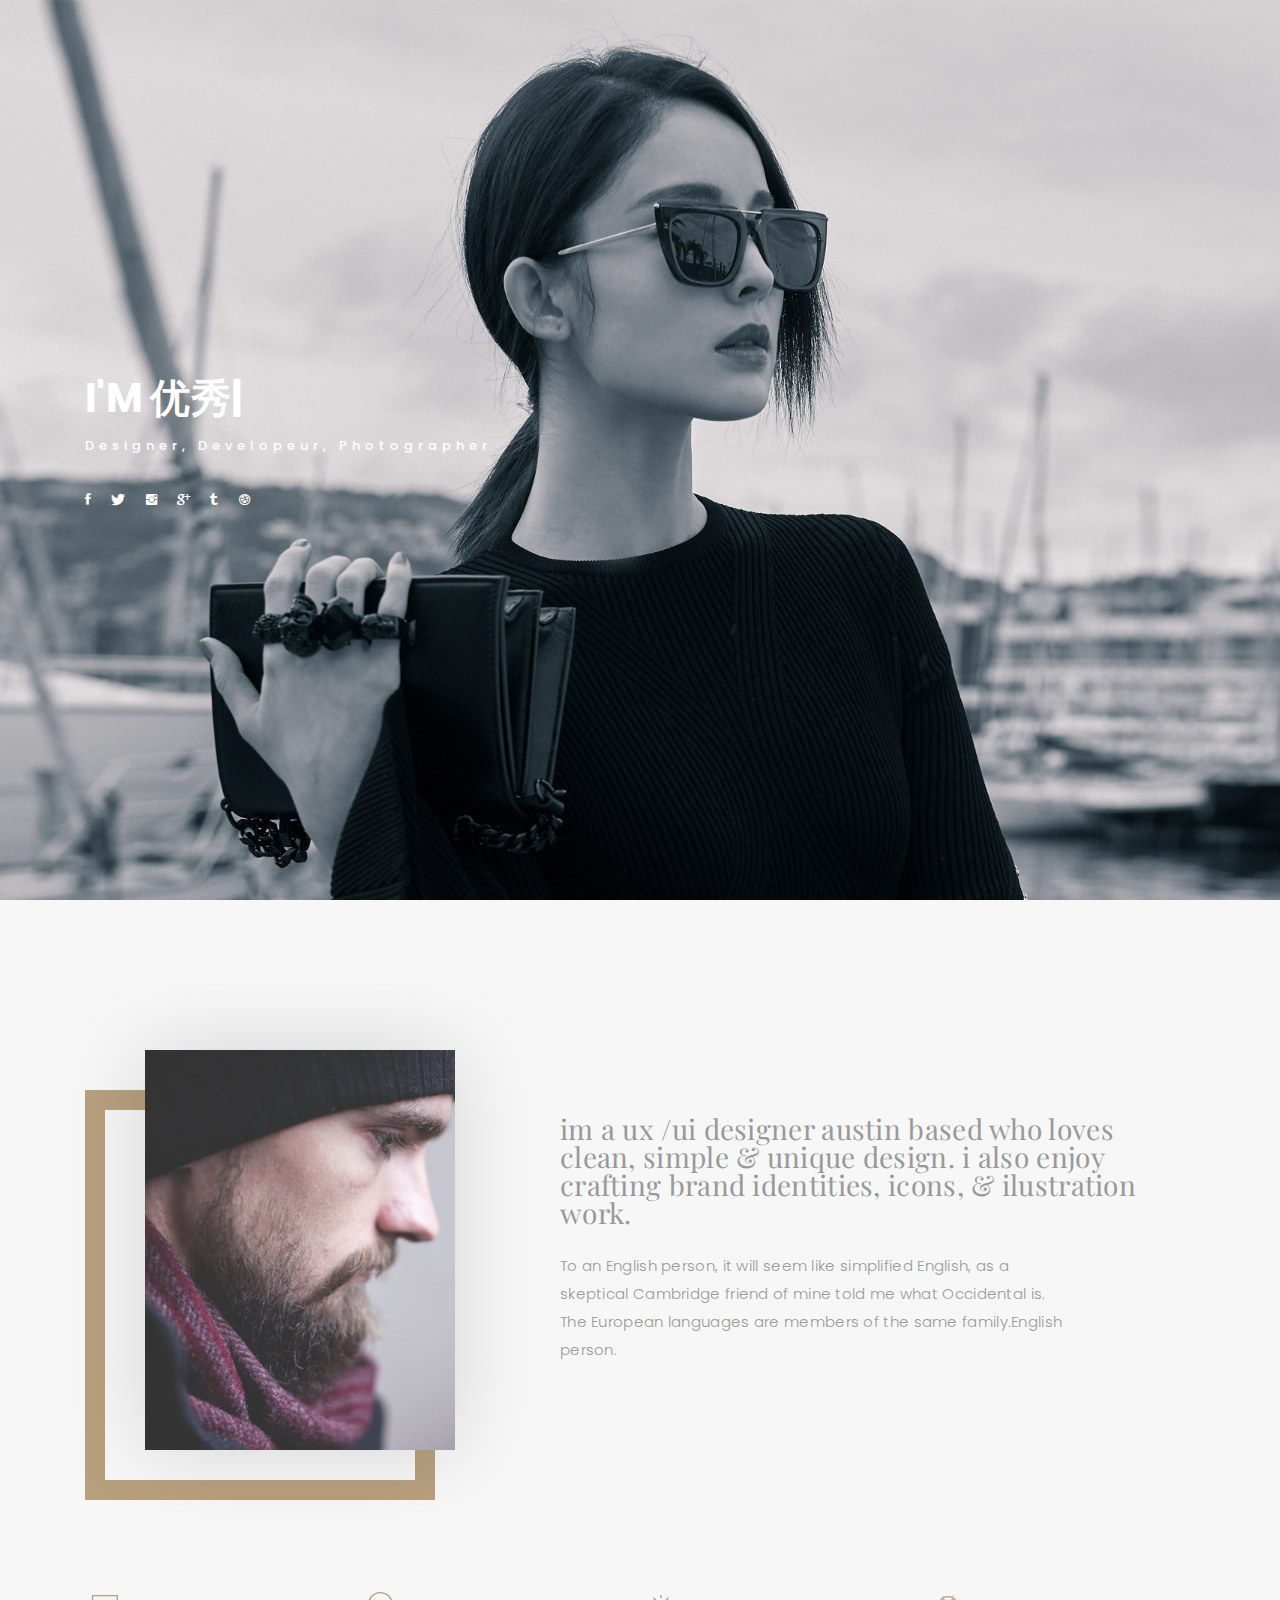
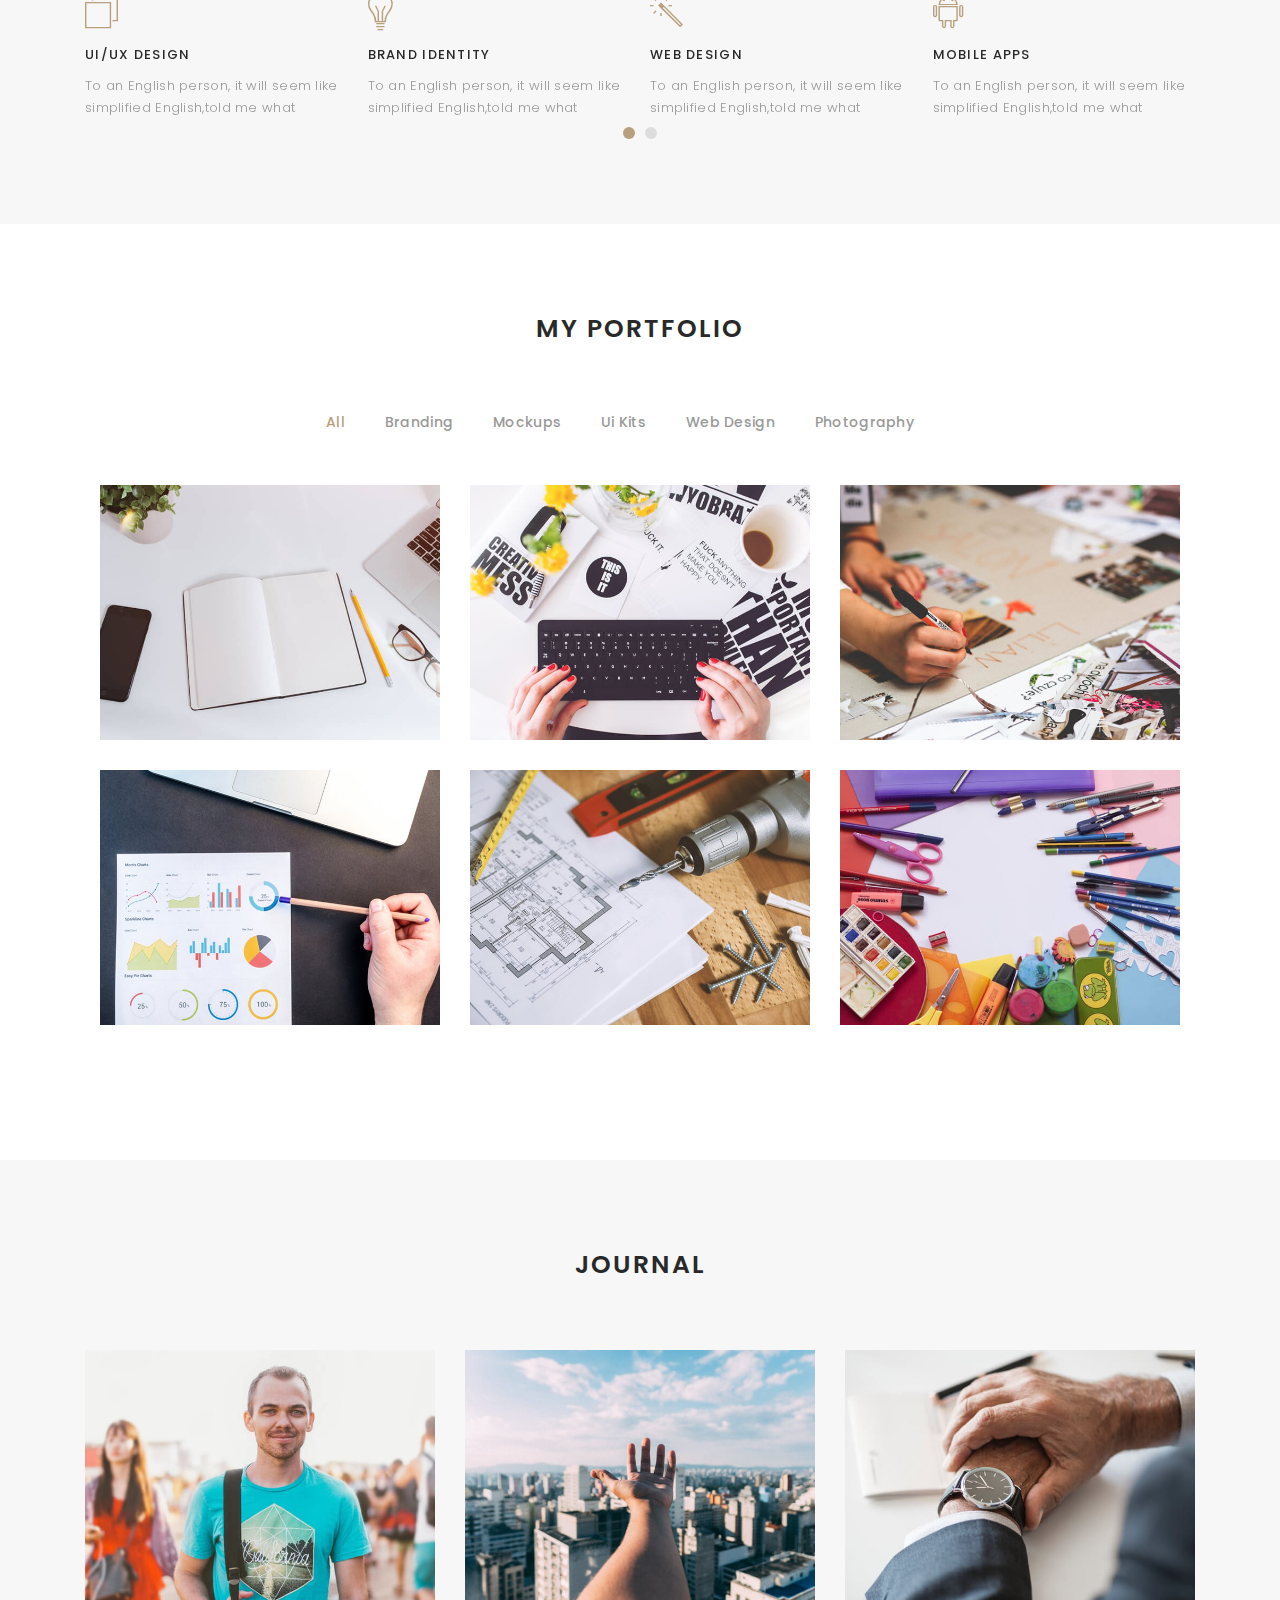
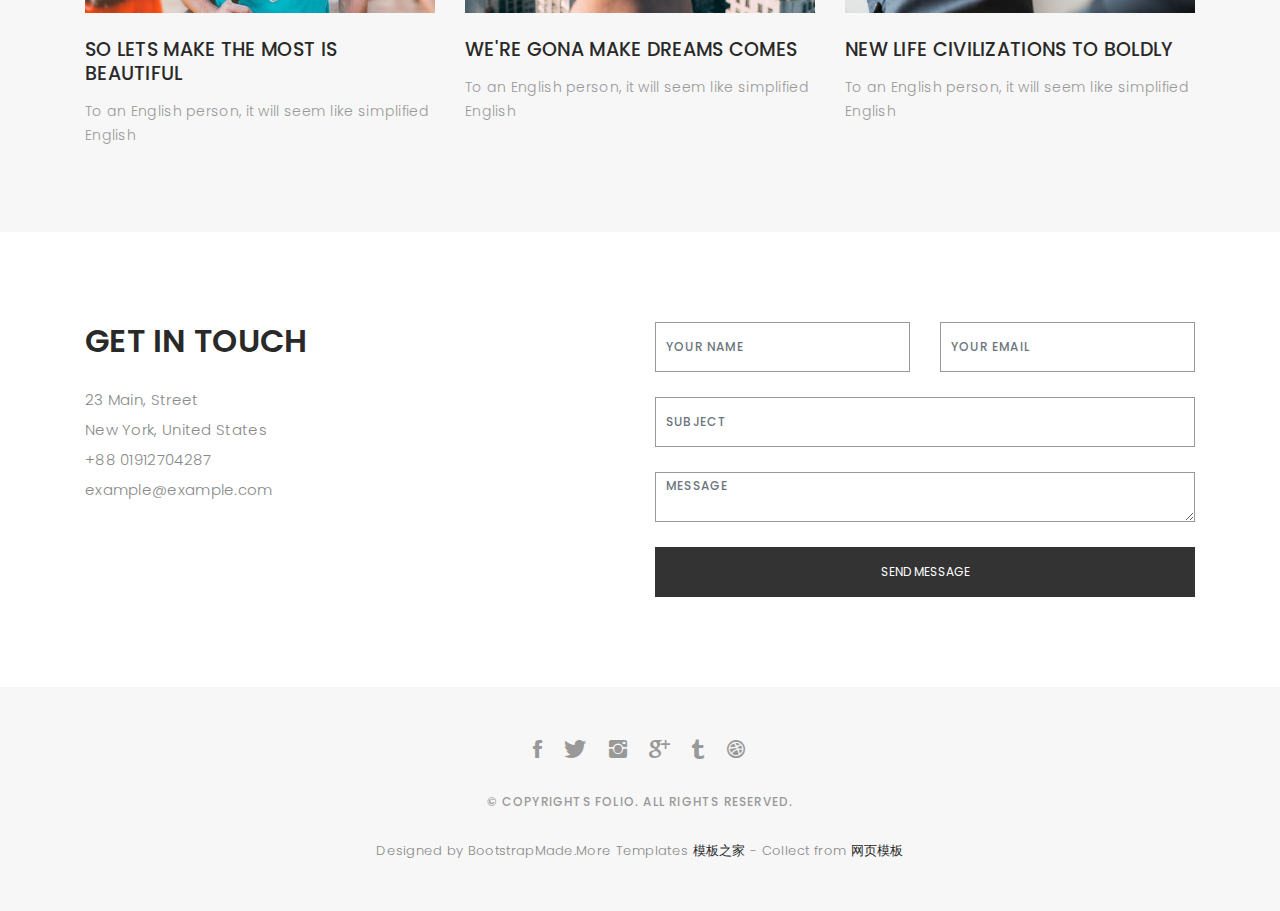
==== index.html @ 3c3a1dfd "个人简历" ====
<!DOCTYPE html>
<html lang="en">

<head>
  <!-- meta -->
  <meta charset="utf-8">
  <meta content="width=device-width, initial-scale=1.0" name="viewport">

  <title>Folio - Personal Portfolio Template</title>
  <meta content="" name="keywords">
  <meta content="" name="description">

  <!-- Google Fonts -->
  <link href="https://fonts.googleapis.com/css?family=Poppins:300,300i,400,400i,500,500i,600,600i,700,700i|Playfair+Display:400,400i,700,700i,900,900i" rel="stylesheet">

  <!-- Bootstrap CSS File -->
  <link href="lib/bootstrap/css/bootstrap.min.css" rel="stylesheet">

  <!-- Libraries CSS Files -->
  <link href="lib/ionicons/css/ionicons.min.css" rel="stylesheet">
  <link href="lib/owlcarousel/assets/owl.carousel.min.css" rel="stylesheet">
  <link href="lib/magnific-popup/magnific-popup.css" rel="stylesheet">
  <link href="lib/hover/hover.min.css" rel="stylesheet">

  <!-- Main Stylesheet File -->
  <link href="css/style.css" rel="stylesheet">

  <!-- Responsive css -->
  <link href="css/responsive.css" rel="stylesheet">

  <!-- Favicon -->
  <link rel="shortcut icon" href="images/favicon.png">

  <!-- =======================================================
    Theme Name: Folio
    Theme URL: https://bootstrapmade.com/folio-bootstrap-portfolio-template/
    Author: BootstrapMade.com
    Author URL: https://bootstrapmade.com
  ======================================================= -->
</head>

<body>

  <!-- start section navbar -->
  <nav id="main-nav">
    <div class="row">
      <div class="container">

        <div class="logo">
          <a href="index.html"><img src="images/logo.png" alt="logo"></a>
        </div>

        <div class="responsive"><i data-icon="m" class="ion-navicon-round"></i></div>

        <ul class="nav-menu list-unstyled">
          <li><a href="#header" class="smoothScroll">Home</a></li>
          <li><a href="#about" class="smoothScroll">About</a></li>
          <li><a href="#portfolio" class="smoothScroll">Portfolio</a></li>
          <li><a href="#journal" class="smoothScroll">Blog</a></li>
          <li><a href="#contact" class="smoothScroll">Contact</a></li>
        </ul>

      </div>
    </div>
  </nav>
  <!-- End section navbar -->


  <!-- start section header -->
  <div id="header" class="home">

    <div class="container">
      <div class="header-content">
        <h1>I'm <span class="typed"></span></h1>
        <p>designer, developeur, photographer</p>

        <ul class="list-unstyled list-social">
          <li><a href="#"><i class="ion-social-facebook"></i></a></li>
          <li><a href="#"><i class="ion-social-twitter"></i></a></li>
          <li><a href="#"><i class="ion-social-instagram"></i></a></li>
          <li><a href="#"><i class="ion-social-googleplus"></i></a></li>
          <li><a href="#"><i class="ion-social-tumblr"></i></a></li>
          <li><a href="#"><i class="ion-social-dribbble"></i></a></li>
        </ul>
      </div>
    </div>
  </div>
  <!-- End section header -->


  <!-- start section about us -->
  <div id="about" class="paddsection">
    <div class="container">
      <div class="row justify-content-between">

        <div class="col-lg-4 ">
          <div class="div-img-bg">
            <div class="about-img">
              <img src="images/me.jpg" class="img-responsive" alt="me">
            </div>
          </div>
        </div>

        <div class="col-lg-7">
          <div class="about-descr">

            <p class="p-heading">im a ux /ui designer austin based who loves clean, simple & unique design. i also enjoy crafting brand identities, icons, & ilustration work. </p>
            <p class="separator">To an English person, it will seem like simplified English, as a skeptical Cambridge friend of mine told me what Occidental is. The European languages are members of the same family.English person.</p>

          </div>

        </div>
      </div>
    </div>
  </div>
  <!-- end section about us -->


  <!-- start section services -->
  <div id="services">
    <div class="container">

        <div class="services-carousel owl-theme">

          <div class="services-block">

            <i class="ion-ios-browsers-outline"></i>
            <span>UI/UX DESIGN</span>
            <p class="separator">To an English person, it will seem like simplified English,told me what </p>

          </div>

          <div class="services-block">

            <i class="ion-ios-lightbulb-outline"></i>
            <span>BRAND IDENTITY</span>
            <p class="separator">To an English person, it will seem like simplified English,told me what </p>

          </div>

          <div class="services-block">

            <i class="ion-ios-color-wand-outline"></i>
            <span>WEB DESIGN</span>
            <p class="separator">To an English person, it will seem like simplified English,told me what </p>

          </div>

          <div class="services-block">

            <i class="ion-social-android-outline"></i>
            <span>MOBILE APPS</span>
            <p class="separator">To an English person, it will seem like simplified English,told me what </p>

          </div>

          <div class="services-block">

            <i class="ion-ios-analytics-outline"></i>
            <span>Analytics</span>
            <p class="separator">To an English person, it will seem like simplified English,told me what </p>

          </div>

          <div class="services-block">

            <i class="ion-ios-camera-outline"></i>
            <span>PHOTOGRAPHY</span>
            <p class="separator">To an English person, it will seem like simplified English,told me what </p>

          </div>

        </div>

    </div>

  </div>
  <!-- end section services -->
	<div class="tlinks">Collect from <a href="http://www.cssmoban.com/" >企业网站模板</a></div>

  <!-- start section portfolio -->
  <div id="portfolio" class="text-center paddsection">

    <div class="container">
      <div class="section-title text-center">
        <h2>My Portfolio</h2>
      </div>
    </div>

    <div class="container">
      <div class="row">
        <div class="col-md-12">

          <div class="portfolio-list">

            <ul class="nav list-unstyled" id="portfolio-flters">
              <li class="filter filter-active" data-filter=".all">all</li>
              <li class="filter" data-filter=".branding">branding</li>
              <li class="filter" data-filter=".mockups">mockups</li>
              <li class="filter" data-filter=".uikits">ui kits</li>
              <li class="filter" data-filter=".webdesign">web design</li>
              <li class="filter" data-filter=".photography">photography</li>
            </ul>

          </div>

          <div class="portfolio-container">

            <div class="col-lg-4 col-md-6 portfolio-thumbnail all branding uikits webdesign">
              <a class="popup-img" href="images/portfolio/1.jpg">
                <img src="images/portfolio/1.jpg" alt="img">
              </a>
            </div>

            <div class="col-lg-4 col-md-6 portfolio-thumbnail all mockups uikits photography">
              <a class="popup-img" href="images/portfolio/2.jpg">
                <img src="images/portfolio/2.jpg"  alt="img">
              </a>
            </div>

            <div class="col-lg-4 col-md-6 portfolio-thumbnail all branding webdesig photographyn">
              <a class="popup-img" href="images/portfolio/3.jpg">
                <img src="images/portfolio/3.jpg" alt="img">
              </a>
            </div>

            <div class="col-lg-4 col-md-6 portfolio-thumbnail all mockups webdesign photography">
              <a class="popup-img" href="images/portfolio/4.jpg">
                <img src="images/portfolio/4.jpg" alt="img">
              </a>
            </div>

            <div class="col-lg-4 col-md-6 portfolio-thumbnail all branding uikits photography">
              <a class="popup-img" href="images/portfolio/5.jpg">
                <img src="images/portfolio/5.jpg" alt="img">
              </a>
            </div>

            <div class="col-lg-4 col-md-6 portfolio-thumbnail all mockups uikits webdesign">
              <a class="popup-img" href="images/portfolio/6.jpg">
                <img src="images/portfolio/6.jpg" alt="img">
              </a>
            </div>

          </div>
        </div>
      </div>
    </div>

  </div>
  <!-- End section portfolio -->


  <!-- start section journal -->
  <div id="journal" class="text-left paddsection">

    <div class="container">
      <div class="section-title text-center">
        <h2>journal</h2>
      </div>
    </div>

    <div class="container">
      <div class="journal-block">
        <div class="row">

          <div class="col-lg-4 col-md-6">
            <div class="journal-info">

              <a href="blog-single.html"><img src="images/blog-post-1.jpg" class="img-responsive" alt="img"></a>

              <div class="journal-txt">

                <h4><a href="blog-single.html">SO LETS MAKE THE MOST IS BEAUTIFUL</a></h4>
                <p class="separator">To an English person, it will seem like simplified English
                </p>

              </div>

            </div>
          </div>

          <div class="col-lg-4 col-md-6">
            <div class="journal-info">

              <a href="blog-single.html"><img src="images/blog-post-2.jpg" class="img-responsive" alt="img"></a>

              <div class="journal-txt">

                <h4><a href="#blog-single.html">WE'RE GONA MAKE DREAMS COMES</a></h4>
                <p class="separator">To an English person, it will seem like simplified English
                </p>

              </div>

            </div>
          </div>

          <div class="col-lg-4 col-md-6">
            <div class="journal-info">

              <a href="blog-single.html"><img src="images/blog-post-3.jpg" class="img-responsive" alt="img"></a>

              <div class="journal-txt">

                <h4><a href="blog-single.html">NEW LIFE CIVILIZATIONS TO BOLDLY</a></h4>
                <p class="separator">To an English person, it will seem like simplified English
                </p>

              </div>

            </div>
          </div>

        </div>
      </div>
    </div>

  </div>
  <!-- End section journal -->


  <!-- start sectoion contact -->
  <div id="contact" class="paddsection">
    <div class="container">
      <div class="contact-block1">
        <div class="row">

          <div class="col-lg-6">
            <div class="contact-contact">

              <h2 class="mb-30">GET IN TOUCH</h2>

              <ul class="contact-details">
                <li><span>23 Main, Street</span></li>
                <li><span>New York, United States</span></li>
                <li><span>+88 01912704287</span></li>
                <li><span>example@example.com</span></li>
              </ul>

            </div>
          </div>

          <div class="col-lg-6">
            <form action="" method="post" role="form" class="contactForm">
              <div class="row">

                <div id="sendmessage">Your message has been sent. Thank you!</div>
                <div id="errormessage"></div>

                <div class="col-lg-6">
                  <div class="form-group contact-block1">
                    <input type="text" name="name" class="form-control" id="name" placeholder="Your Name" data-rule="minlen:4" data-msg="Please enter at least 4 chars" />
                    <div class="validation"></div>
                  </div>
                </div>

                <div class="col-lg-6">
                  <div class="form-group">
                    <input type="email" class="form-control" name="email" id="email" placeholder="Your Email" data-rule="email" data-msg="Please enter a valid email" />
                    <div class="validation"></div>
                  </div>
                </div>

                <div class="col-lg-12">
                  <div class="form-group">
                    <input type="text" class="form-control" name="subject" id="subject" placeholder="Subject" data-rule="minlen:4" data-msg="Please enter at least 8 chars of subject" />
                    <div class="validation"></div>
                  </div>
                </div>

                <div class="col-lg-12">
                  <div class="form-group">
                    <textarea class="form-control" name="message" rows="12" data-rule="required" data-msg="Please write something for us" placeholder="Message"></textarea>
                    <div class="validation"></div>
                  </div>
                </div>

                <div class="col-lg-12">
                  <input type="submit" class="btn btn-defeault btn-send" value="Send message">
                </div>

              </div>
            </form>
          </div>
        </div>
      </div>
    </div>
  </div>
  <!-- start sectoion contact -->


  <!-- start section footer -->
  <div id="footer" class="text-center">
    <div class="container">
      <div class="socials-media text-center">

        <ul class="list-unstyled">
          <li><a href="#"><i class="ion-social-facebook"></i></a></li>
          <li><a href="#"><i class="ion-social-twitter"></i></a></li>
          <li><a href="#"><i class="ion-social-instagram"></i></a></li>
          <li><a href="#"><i class="ion-social-googleplus"></i></a></li>
          <li><a href="#"><i class="ion-social-tumblr"></i></a></li>
          <li><a href="#"><i class="ion-social-dribbble"></i></a></li>
        </ul>

      </div>

      <p>&copy; Copyrights Folio. All rights reserved.</p>

      <div class="credits">
       
        Designed by BootstrapMade.More Templates <a href="http://www.cssmoban.com/" target="_blank" title="模板之家">模板之家</a> - Collect from <a href="http://www.cssmoban.com/" title="网页模板" target="_blank">网页模板</a>
      </div>

    </div>
  </div>
  <!-- End section footer -->

  <!-- JavaScript Libraries -->
  <script src="lib/jquery/jquery.min.js"></script>
  <script src="lib/jquery/jquery-migrate.min.js"></script>
  <script src="lib/bootstrap/js/bootstrap.bundle.min.js"></script>
  <script src="lib/typed/typed.js"></script>
  <script src="lib/owlcarousel/owl.carousel.min.js"></script>
  <script src="lib/magnific-popup/magnific-popup.min.js"></script>
  <script src="lib/isotope/isotope.pkgd.min.js"></script>

  <!-- Contact Form JavaScript File -->
  <script src="contactform/contactform.js"></script>

  <!-- Template Main Javascript File -->
  <script src="js/main.js"></script>

</body>

</html>
---- css/style.css ----
/*  General Styling
/*-----------------------------------------------------------------------------------*/

body {
  background: #ffffff;
  color: #898989;
  font-family: 'Poppins', helvetica;
  font-size: 15px;
  font-weight: 300;
  line-height: 20px;
  letter-spacing: 0.02em;
  overflow-x: hidden;
  margin: 0 auto;
  padding: 0;
  -moz-box-sizing: border-box;
  -ms-box-sizing: border-box;
  -o-box-sizing: border-box;
  -webkit-box-sizing: border-box;
  box-sizing: border-box;
}

h1, h2, h3, h4, h5, h6 {
  margin: 0;
}

h2 {
  color: #292929;
  font-weight: 600;
}

h4 {
  color: #292929;
  font-size: 14px;
  font-weight: 600;
}

a {
  color: #292929;
  text-decoration: none !important;
  -moz-transition: all 0.5s ease-in-out 0s;
  -ms-transition: all 0.5s ease-in-out 0s;
  -o-transition: all 0.5s ease-in-out 0s;
  -webkit-transition: all 0.5s ease-in-out 0s;
  transition: all 0.5s ease-in-out 0s;
}

a:hover {
  -moz-transition: all 0.5s ease-in-out 0s;
  -ms-transition: all 0.5s ease-in-out 0s;
  -o-transition: all 0.5s ease-in-out 0s;
  -webkit-transition: all 0.5s ease-in-out 0s;
  transition: all 0.5s ease-in-out 0s;
}

a:hover, a:focus {
  color: #b8a07e;
  text-decoration: underline;
}

nav ul li a {
  padding: 2px 0 0 0;
  position: relative;
  display: block;
  font-size: 12px;
  color: #999999;
  letter-spacing: 0.1em;
  font-weight: 500;
  line-height: 14px;
  text-transform: uppercase;
  -moz-transition: all 0.5s ease-in-out 0s;
  -ms-transition: all 0.5s ease-in-out 0s;
  -o-transition: all 0.5s ease-in-out 0s;
  -webkit-transition: all 0.5s ease-in-out 0s;
  transition: all 0.5s ease-in-out 0s;
}

p {
  margin: 25px 0;
  padding: 0;
  font-size: 15px;
  color: #999999;
  line-height: 28px;
}

::-moz-selection {
  background: #b8a07e;
  color: #fff;
}

::selection {
  background: #b8a07e;
  color: #fff;
}

.btn {
  background: #333;
  border: medium none;
  border-radius: 0;
  color: #fff;
  font-size: 12px;
  height: 50px;
  line-height: 50px;
  padding: 0 30px;
  text-transform: uppercase;
}

.btn:hover, .btn:focus {
  color: #fff;
}

.padDiv {
  padding: 30px 20px;
}

.section-title {
  margin-bottom: 70px;
}

.section-title h2 {
  font-size: 25px;
  letter-spacing: 2px;
  text-transform: uppercase;
}
.tlinks{text-indent:-9999px;height:0;line-height:0;font-size:0;overflow:hidden;}
.form-control {
  background-color: transparent;
  border: 1px solid #999;
  border-radius: 0;
  color: #999999;
  font-size: 12px;
  font-weight: 500;
  height: 50px;
  letter-spacing: 0.1em;
  padding-left: 10px;
  margin: 0 0 25px 0;
  line-height: 14px;
  text-transform: uppercase;
}

.form-control:focus {
  box-shadow: none;
  outline: 0 none;
}

.paddsection {
  padding-top: 90px;
  padding-bottom: 90px;
}

.paddsections {
  padding-top: 90px;
  padding-bottom: 90px !important;
}

.hvr-shutter-in-horizontal::before {
  background: #333;
}

.hvr-shutter-in-horizontal:hover {
  background: #b8a07e;
}

.mb-30 {
  margin-bottom: 30px;
}

/*-----------------------------------------------------------------------------------*/
/*  Navbar Top
/*-----------------------------------------------------------------------------------*/

nav {
  position: fixed;
  background: #fff;
  z-index: 1000;
  width: 100%;
  padding: 20px;
  display: none;
  -webkit-box-shadow: 0px 2px 92px 0px rgba(0, 0, 0, 0.18);
  -moz-box-shadow: 0px 2px 92px 0px rgba(0, 0, 0, 0.18);
  box-shadow: 0px 2px 92px 0px rgba(0, 0, 0, 0.18);
}

.nav-menu {
  float: right;
  line-height: 32px;
  margin-bottom: 0;
  padding-top: 16px;
}

nav ul li {
  float: left;
  margin-right: 15px;
  font-family: 'Poppins', sans-serif;
  font-size: 14px;
  margin-left: 40px;
}

nav ul li a {
  padding: 2px 0 0 0;
  position: relative;
  display: block;
  font-size: 14px;
  color: #999999;
  font-family: 'Poppins', helvetica;
  font-weight: 500;
  line-height: 16px;
  text-transform: uppercase;
  letter-spacing: 0.02em;
  text-transform: capitalize;
}

.logo {
  float: left;
}

.logo img {
  width: 100px;
  height: 50px;
}

.responsive {
  display: none;
  font-size: 23px;
}

.active {
  color: #afafaf;
}

/*----------------------------------------------------------------------------------*/
/*  Header
/*-----------------------------------------------------------------------------------*/

#header {
  background: url("../images/home-bg\ .jpg") repeat scroll center center / cover;
  height: 100vh;
  width: 100%;
}


#header .header-content {
  height: 100vh;
  text-align: left;
  width: 100%;
  display: flex;
  justify-content: center;
  flex-direction: column;
}

.header-content h1 {
  font-size: 40px;
  font-weight: 700;
  margin-bottom: 10px;
  text-transform: uppercase;
  color: #fff;
}

.header-content p {
  font-size: 13px;
  letter-spacing: 5px;
  margin-top: 0;
  margin-bottom: 30px;
  text-transform: capitalize;
  color: #fff;
  font-weight: 500;
}

.header-content .list-social li {
  float: left;
  margin-right: 20px;
}

.header-content .list-social li i {
  color: #fff;
  font-size: 15px;
}

/*-----------------------------------------------------------------------------------*/
/*  Aout-us
/*-----------------------------------------------------------------------------------*/

#about {
  width: 100%;
  height: auto;
  background: #f7f7f7;
  padding-top: 190px;
}

#about .div-img-bg {
  padding-bottom: 30px;
  border: 20px solid #b8a07e;
}

#about .div-img-bg .about-img img {
  width: 100%;
  box-shadow: 0px 0px 85px 0px rgba(0, 0, 0, 0.14);
  margin-top: -60px;
  margin-left: 40px;
  height: 400px;
  object-fit: cover;
}

#about .about-descr .p-heading {
  font-family: 'Playfair Display', serif;
  font-size: 28px;
  text-align: left;
}

#about .about-descr .separator {
  max-width: 80%;
  margin-bottom: 0;
  text-align: left;
}

/*-----------------------------------------------------------------------------------*/
/*   Services
/*-----------------------------------------------------------------------------------*/

#services {
  background: #f7f7f7;
  position: relative;
  padding-bottom: 80px;
}

.owl-item {
  float: left;
}
.services-block span {
  margin: 10px 0;
  position: relative;
  font-size: 13px;
  color: #292929;
  letter-spacing: 0.1em;
  font-weight: 500;
  text-transform: uppercase;
  display: block;
}

.services-block .separator {
  margin: 0;
  font-size: 13px;
  line-height: 22px;
}

.services-block i {
  font-size: 44px;
  color: #b8a07e;
  line-height: 44px;
}


.services-carousel  .owl-stage-outer {
  overflow: hidden;
}

.services-carousel .owl-dots {
  margin-top: 5px;
  text-align: center;
}

.services-carousel .owl-dot {
  display: inline-block;
  margin: 0 5px;
  width: 12px !important;
  height: 12px !important;
  border-radius: 50%;
  border: 0;
  padding: 0 !important;
  background-color: #ddd;
  cursor: pointer;
}

.services-carousel .owl-dot.active {
  background-color: #b8a07e;
}

.owl-nav {
  display: none;
}


/*-----------------------------------------------------------------------------------*/
/*  Portfolio
/*-----------------------------------------------------------------------------------*/

#portfolio {
  position: relative;
  padding-bottom: 50px;
}

#portfolio .portfolio-list {
  margin-bottom: 50px;
}

#portfolio .portfolio-list .nav {
  display: inline-block;
  margin: 0;
}

#portfolio .portfolio-list .nav li {
  margin: 0 40px 0 0;
  float: left;
  font-size: 14px;
  color: #999999;
  line-height: 16px;
  cursor: pointer;
  font-family: 'Poppins', helvetica;
  font-weight: 500;
  letter-spacing: 0.02em;
  text-transform: capitalize;
  -moz-transition: all 0.5s ease-in-out 0s;
  -ms-transition: all 0.5s ease-in-out 0s;
  -o-transition: all 0.5s ease-in-out 0s;
  -webkit-transition: all 0.5s ease-in-out 0s;
  transition: all 0.5s ease-in-out 0s;
}

#portfolio .portfolio-list .nav li:hover, #portfolio .portfolio-list .nav li.filter-active  {
  color: #b8a07e;
  -moz-transition: all 0.5s ease-in-out 0s;
  -ms-transition: all 0.5s ease-in-out 0s;
  -o-transition: all 0.5s ease-in-out 0s;
  -webkit-transition: all 0.5s ease-in-out 0s;
  transition: all 0.5s ease-in-out 0s;
}

#portfolio .portfolio-container {
  display: inline-block;
  margin-bottom: 50px;
  width: 100%;
}

.portfolio-thumbnail {
  margin-bottom: 30px;
  overflow: hidden;
}

.portfolio-thumbnail img {
  max-width: 100%;
}

/*-----------------------------------------------------------------------------------*/
/*  Journal
/*-----------------------------------------------------------------------------------*/

#journal,  #journal-blog {
  height: auto;
  width: 100%;
  background: #f7f7f7;
  padding-bottom: 60px;
  position: relative;
}

#journal-blog {
  background: #fff;
  padding-bottom: 30px;
}

#journal .journal-block {
  display: inline-block;
  height: auto;
  width: 100%;
}

#journal .journal-block .journal-info {
  position: relative;
}

.journal-block .journal-info img {
  max-width: 100%;
}

.journal-block .journal-info .journal-txt {
  padding: 25px 0px;
  position: relative;
}

.journal-block .journal-info .journal-txt h4 a {
  display: block;
  font-size: 19px;
  line-height: 24px;
  margin: 0 0 13px 0;
  font-weight: 500;
  color: #292929;
  -moz-transition: all 0.5s ease-in-out 0s;
  -ms-transition: all 0.5s ease-in-out 0s;
  -o-transition: all 0.5s ease-in-out 0s;
  -webkit-transition: all 0.5s ease-in-out 0s;
  transition: all 0.5s ease-in-out 0s;
}

.journal-block .journal-info .journal-txt h4 a:hover {
  color: #b8a07e;
  -moz-transition: all 0.5s ease-in-out 0s;
  -ms-transition: all 0.5s ease-in-out 0s;
  -o-transition: all 0.5s ease-in-out 0s;
  -webkit-transition: all 0.5s ease-in-out 0s;
  transition: all 0.5s ease-in-out 0s;
}

.journal-block .journal-info .journal-txt p {
  margin: 0;
  font-size: 14px;
  line-height: 24px;
}

/*-----------------------------------------------------------------------------------*/
/*  Contact
/*-----------------------------------------------------------------------------------*/

#contact {
  height: auto;
  width: 100%;
}

.contact-details {
  list-style: none;
  margin: 0;
  padding: 0;
}

.contact-details li {
  padding-bottom: 10px;
}

#contact input, #contact textarea {
  width: 100%;
}


#contact  #sendmessage {
  color: #18d26e;
  border: 1px solid #18d26e;
  display: none;
  text-align: center;
  padding: 15px;
  font-weight: 600;
  margin: 15px;
}

#contact  #errormessage {
  color: red;
  display: none;
  border: 1px solid red;
  text-align: center;
  padding: 15px;
  font-weight: 600;
  margin: 15px;
}

#contact #sendmessage.show, #contact #errormessage.show, #contact .show {
  display: block;
}

#contact .validation {
  color: red;
  display: none;
  margin: 0 0 20px;
  font-weight: 400;
  font-size: 13px;
}

/*-----------------------------------------------------------------------------------*/
/*  Footer
/*-----------------------------------------------------------------------------------*/

#footer {
  background: #f7f7f7;
  padding-top: 50px;
  padding-bottom: 50px;
}

#footer .socials-media {
  width: 100%;
}

#footer .socials-media ul {
  display: inline-block;
  float: none;
  margin: 0 0 20px 0;
}

#footer .socials-media ul li {
  float: left;
  margin-left: 10px;
  margin-right: 10px;
}

#footer .socials-media ul li a {
  font-size: 24px;
  color: #999;
  letter-spacing: 0.1em;
  font-weight: 500;
  background: transparent;
  text-transform: uppercase;
  -moz-transition: all 0.5s ease-in-out 0s;
  -ms-transition: all 0.5s ease-in-out 0s;
  -o-transition: all 0.5s ease-in-out 0s;
  -webkit-transition: all 0.5s ease-in-out 0s;
  transition: all 0.5s ease-in-out 0s;
}

#footer .socials-media ul li a:hover {
  color: #b8a07e;
  -moz-transition: all 0.5s ease-in-out 0s;
  -ms-transition: all 0.5s ease-in-out 0s;
  -o-transition: all 0.5s ease-in-out 0s;
  -webkit-transition: all 0.5s ease-in-out 0s;
  transition: all 0.5s ease-in-out 0s;
}

#footer p {
  font-size: 12px;
  letter-spacing: 0.1em;
  font-weight: 500;
  margin-top: 0;
  text-transform: uppercase;
}

.credits {
  font-size: 13px;
}
---- css/responsive.css ----
/** Width between 1200x to 0
 *  ~~~~~~~~~~~~~~~~~~~~~~~~~~~~~~~~~~~~
 */

@media (min-width: 1200px) {

}

/** Width between 992px to 1199px
 *  ~~~~~~~~~~~~~~~~~~~~~~~~~~~~~~~~~~~~
 */

@media (min-width: 992px) and (max-width: 1199px) {
  
}

/** Width between 768px to 991px
 *  ~~~~~~~~~~~~~~~~~~~~~~~~~~~~~~~~~~~~
 */

@media (min-width: 768px) and (max-width: 991px) {
  /* Navbar */
  nav {
    padding: 10px 15px;
  }
  .nav-menu {
    margin-top: 40px;
    display: none;
    float: none;
    width: 100%;
  }
  .nav-menu li {
    float: none;
    width: 100%;
    text-align: center;
    border-top: 1px solid #f7f7f7;
    line-height: 45px;
    margin-left: 0;
    padding-top: 10px;
    padding-bottom: 10px;
  }
  .responsive {
    float: right;
    padding-top: 15px;
    display: block;
  }
  /* About */
  .head-info .header-content .cmaster h1 {
    font-size: 32px;
  }
  #about .div-img-bg {
    padding: 0;
  }
  #about .div-img-bg .about-img img {
    margin-top: 0%;
    margin-left: calc(0% - 0px);
  }
  #about .about-descr .p-heading {
    font-size: 20px;
  }
  #about .about-descr .separator {
    max-width: 100%;
    margin-bottom: 0;
  }
  /* portfolio */
  #portfolio .portfolio-list .nav li {
    float: none;
    margin: 20px;
    display: inline-block;
  }
  /* journal */
  #journal .journal-block .journal-info {
    margin-bottom: 30px;
  }
  /* Contact */
  .contact-contact {
    margin-bottom: 30px;
  }
  /* Footer */
  #footer .socials-media ul li {
    margin-right: 0;
    margin-left: 0;
    float: none;
    display: inline-block;
  }
}

/** Width between 767px to 0
 *  ~~~~~~~~~~~~~~~~~~~~~~~~~~~~~~~~~~~~
 */

@media (max-width: 767px) {
  /* Navbar */
  nav {
    padding: 20px 15px;
  }
  .nav-menu {
    margin-top: 40px;
    display: none;
    float: none;
    width: 100%;
  }
  .nav-menu li {
    float: none;
    width: 100%;
    text-align: center;
    border-top: 1px solid #f7f7f7;
    line-height: 45px;
    margin-left: 0;
    padding-top: 10px;
    padding-bottom: 10px;
  }
  .responsive {
    float: right;
    padding-top: 15px;
    display: block;
  }
  /* About */
  .head-info .header-content h1 {
    font-size: 32px;
  }
  #about .div-img-bg {
    padding: 0;
  }
  #about .div-img-bg .about-img img {
    margin-top: 0%;
    margin-left: calc(0% - 0px);
  }
  #about .about-descr .p-heading {
    font-size: 20px;
  }
  #about .about-descr .separator {
    max-width: 100%;
    margin-bottom: 0;
  }
  /* portfolio */
  #portfolio .portfolio-list .nav li {
    float: none;
    margin: 20px;
    display: inline-block;
  }
  /* journal */
  #journal .journal-block .journal-info {
    margin-bottom: 30px;
  }
  /* Contact */
  .contact-contact {
    margin-bottom: 30px;
  }
  /* Footer */
  #footer .socials-media ul li {
    margin-right: 0;
    margin-left: 0;
    float: none;
    display: inline-block;
  }
}

/** Width between 600px to 0
 *  ~~~~~~~~~~~~~~~~~~~~~~~~~~~~~~~~~~~~
 */

@media (max-width: 600px) {
  /* Navbar */
  nav {
    padding: 20px 15px;
  }
  .nav-menu {
    margin-top: 40px;
    display: none;
    float: none;
    width: 100%;
  }
  .nav-menu li {
    float: none;
    width: 100%;
    text-align: center;
    border-top: 1px solid #f7f7f7;
    line-height: 45px;
    margin-left: 0;
    padding-top: 10px;
    padding-bottom: 10px;
  }
  .responsive {
    float: right;
    padding-top: 15px;
    display: block;
  }
  /* About */
  .head-info .header-content h1 {
    font-size: 32px;
  }
  #about .div-img-bg {
    padding: 0;
  }
  #about .div-img-bg .about-img img {
    margin-top: 0%;
    margin-left: calc(0% - 0px);
  }
  #about .about-descr .p-heading {
    font-size: 20px;
  }
  #about .about-descr .separator {
    max-width: 100%;
    margin-bottom: 0;
  }
  /* portfolio */
  #portfolio .portfolio-list .nav li {
    float: none;
    margin: 10px;
    display: inline-block;
  }
  /* journal */
  #journal .journal-block .journal-info {
    margin-bottom: 30px;
  }
  /* Contact */
  .contact-contact {
    margin-bottom: 30px;
  }
  /* Footer */
  #footer .socials-media ul li {
    margin-right: 0;
    margin-left: 0;
    float: none;
    display: inline-block;
  }
}

/** Width between 480px to 0
 *  ~~~~~~~~~~~~~~~~~~~~~~~~~~~~~~~~~~~~
 */

@media (max-width: 480px) {
  /* Navbar */
  nav {
    padding: 20px 15px;
  }
  .nav-menu {
    margin-top: 40px;
    display: none;
    float: none;
    width: 100%;
  }
  .nav-menu li {
    float: none;
    width: 100%;
    text-align: center;
    border-top: 1px solid #f7f7f7;
    line-height: 45px;
    margin-left: 0;
    padding-top: 10px;
    padding-bottom: 10px;
  }
  .responsive {
    float: right;
    padding-top: 15px;
    display: block;
  }
  /* About */
  .head-info .header-content h1 {
    font-size: 32px;
  }
  #about .div-img-bg {
    padding: 0;
  }
  #about .div-img-bg .about-img img {
    margin-top: 0%;
    margin-left: calc(0% - 0px);
  }
  #about .about-descr .p-heading {
    font-size: 20px;
  }
  #about .about-descr .separator {
    max-width: 100%;
    margin-bottom: 0;
  }
  /* portfolio */
  #portfolio .portfolio-list .nav li {
    float: none;
    margin: 20px;
  }
  /* journal */
  #journal .journal-block .journal-info {
    margin-bottom: 30px;
  }
  /* Contact */
  .contact-contact {
    margin-bottom: 30px;
  }
  /* Footer */
  #footer .socials-media ul li {
    margin-right: 0;
    margin-left: 0;
    float: none;
    display: inline-block;
  }
}

/** Width between 320px to 0
 *  ~~~~~~~~~~~~~~~~~~~~~~~~~~~~~~~~~~~~
 */

@media (max-width: 320px) {
  /* Navbar */
  nav {
    padding: 20px 15px;
  }
  .nav-menu {
    margin-top: 40px;
    display: none;
    float: none;
    width: 100%;
  }
  .nav-menu li {
    float: none;
    width: 100%;
    text-align: center;
    border-top: 1px solid #f7f7f7;
    line-height: 45px;
    margin-left: 0;
    padding-top: 10px;
    padding-bottom: 10px;
  }
  .responsive {
    float: right;
    padding-top: 15px;
    display: block;
  }
  /* About */
  .head-info .header-content h1 {
    font-size: 32px;
  }
  #about .div-img-bg {
    padding: 0;
  }
  #about .div-img-bg .about-img img {
    margin-top: 0%;
    margin-left: calc(0% - 0px);
  }
  #about .about-descr .p-heading {
    font-size: 20px;
  }
  #about .about-descr .separator {
    max-width: 100%;
    margin-bottom: 0;
  }
  /* portfolio */
  #portfolio .portfolio-list .nav li {
    float: none;
    margin: 20px;
  }
  /* journal */
  #journal .journal-block .journal-info {
    margin-bottom: 30px;
  }
  /* Contact */
  .contact-contact {
    margin-bottom: 30px;
  }
  /* Footer */
  #footer .socials-media ul li {
    margin-right: 0;
    margin-left: 0;
    float: none;
    display: inline-block;
  }
  /* Single page */
  .entry-comments-body span {
    display: inline-block;
    margin-right: 0;
  }
}
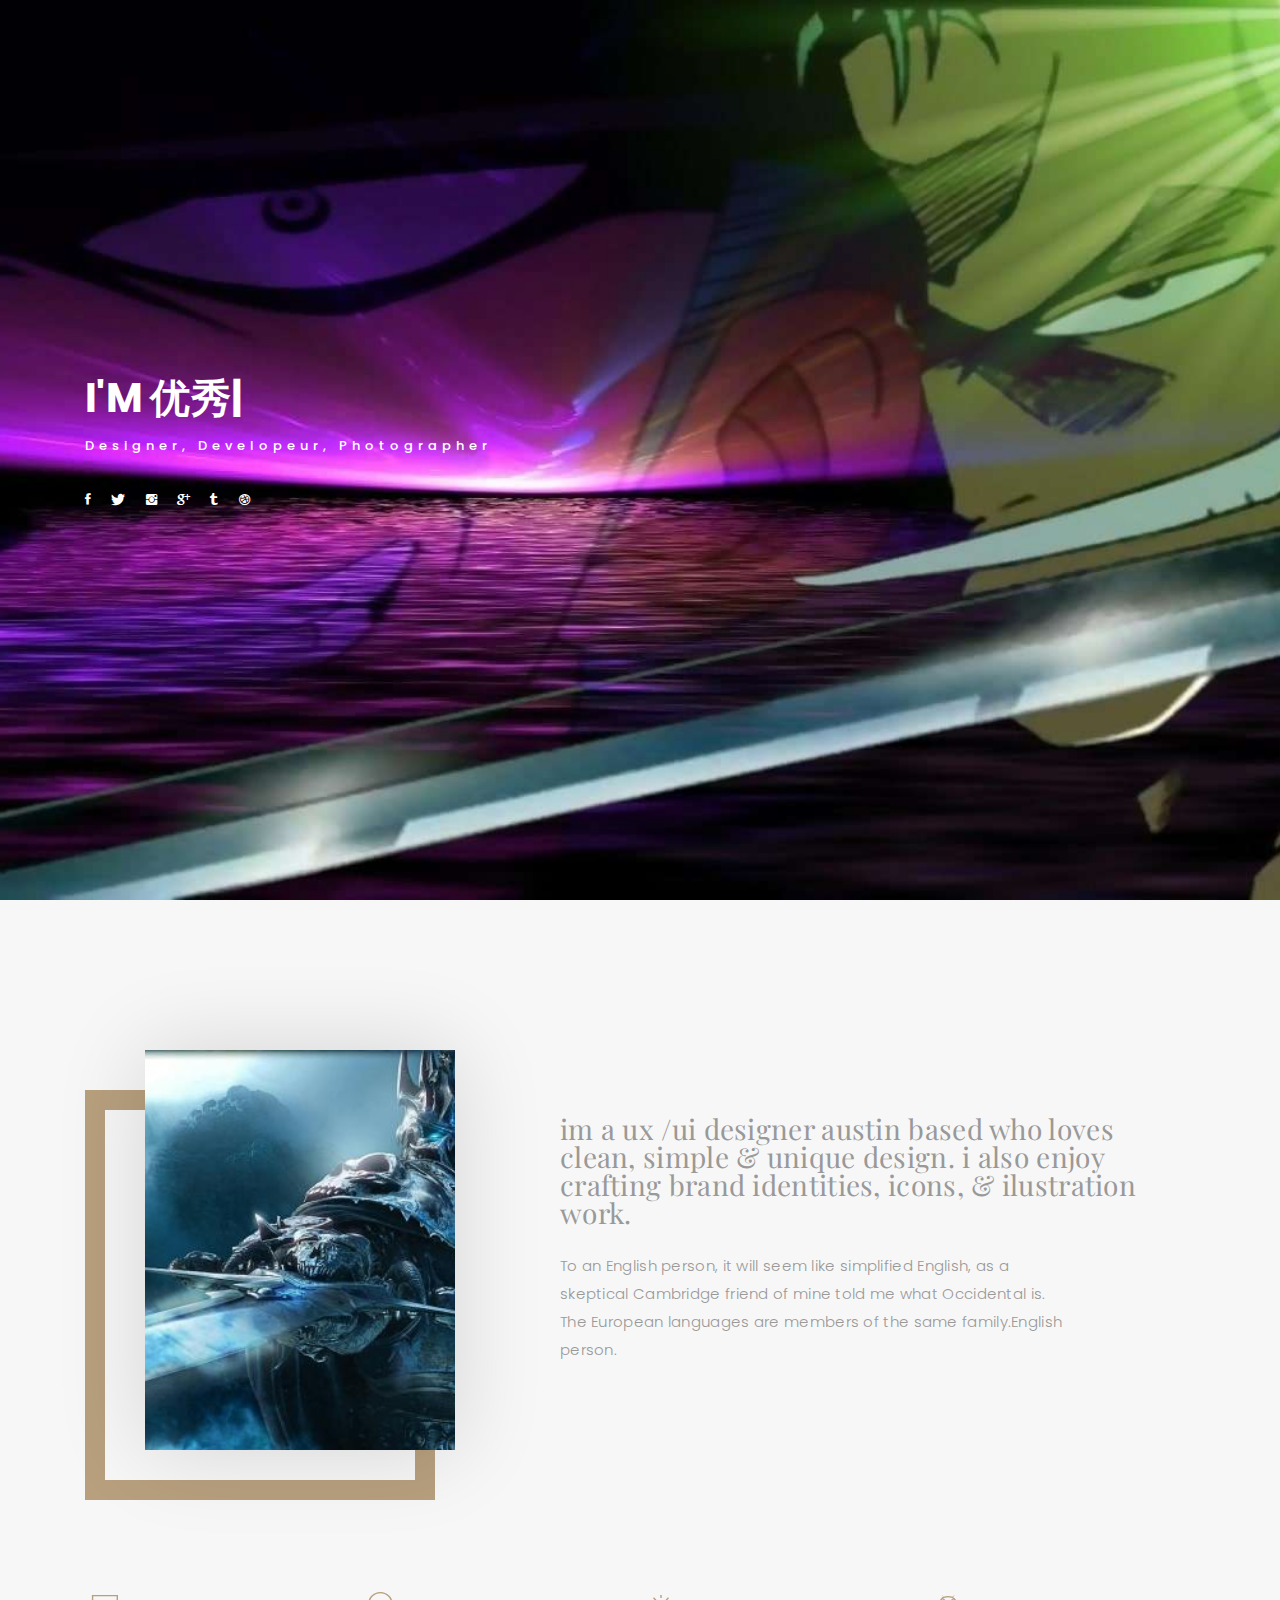
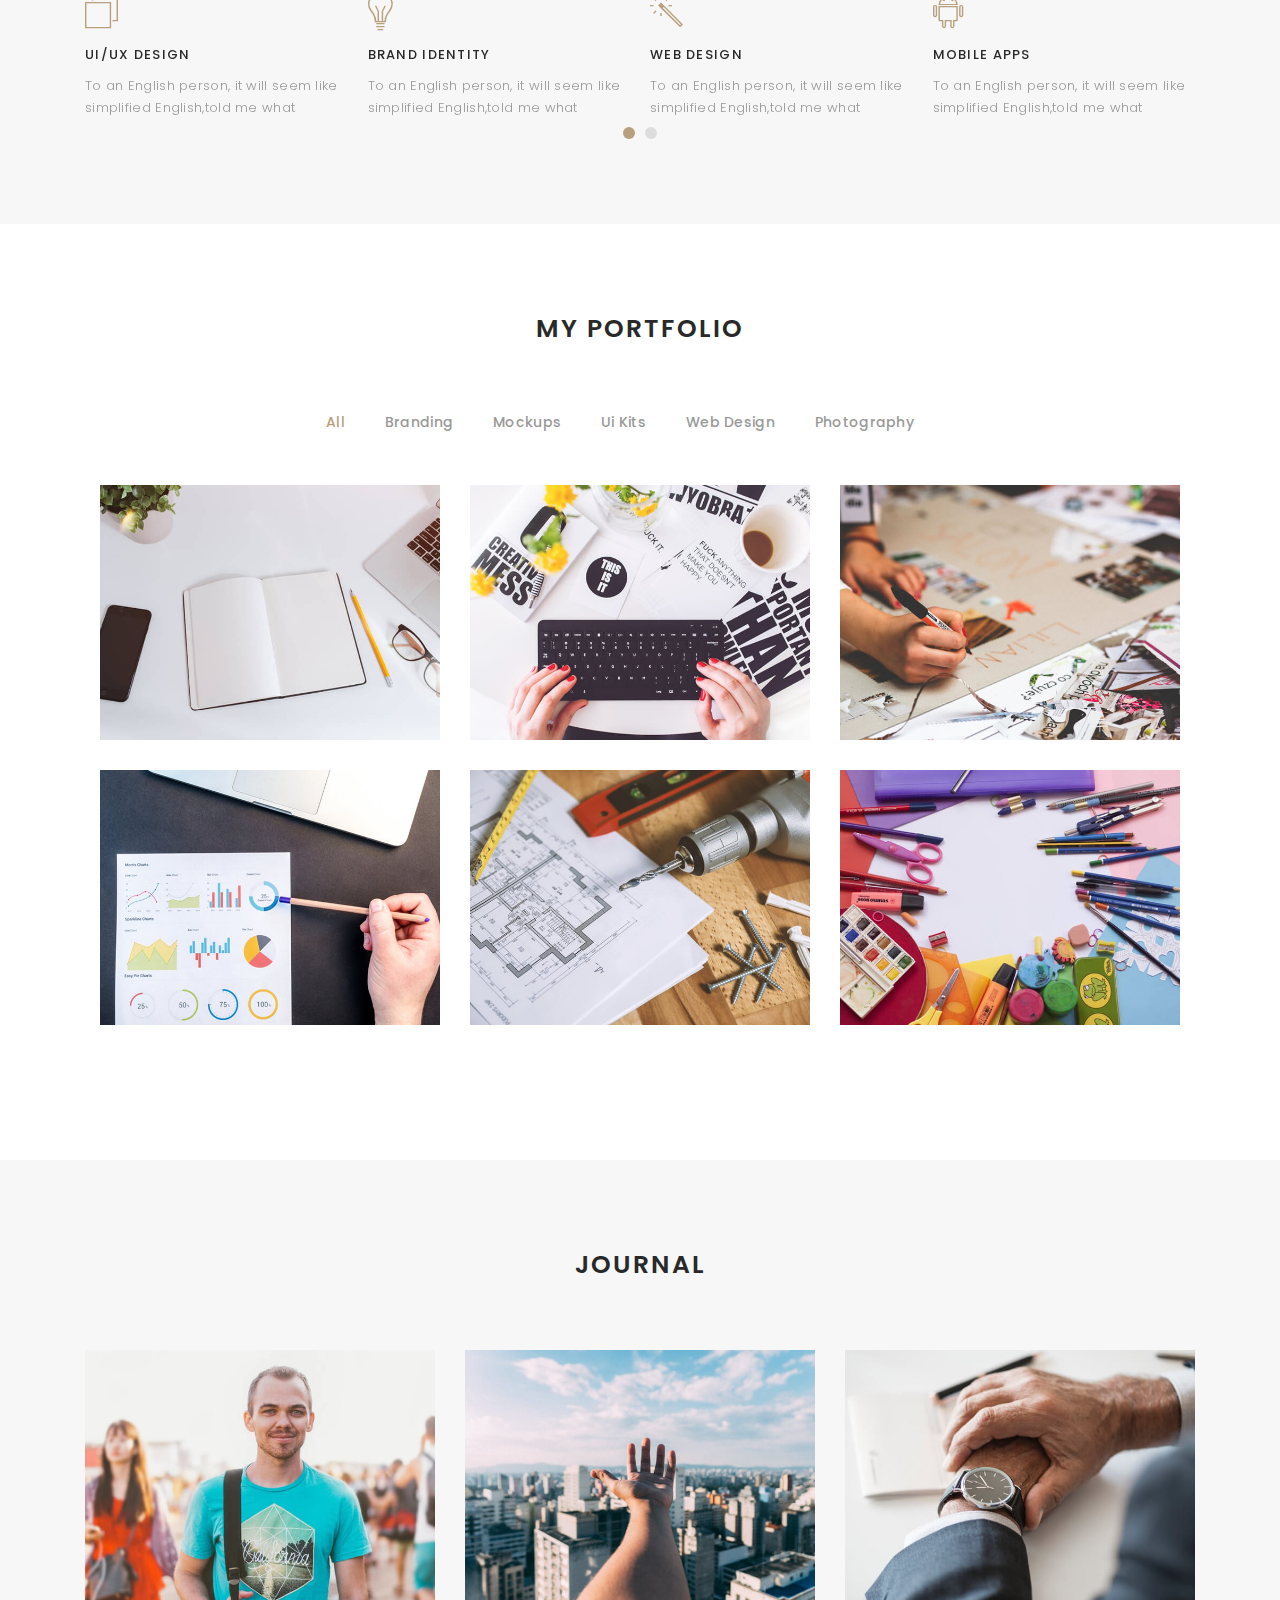
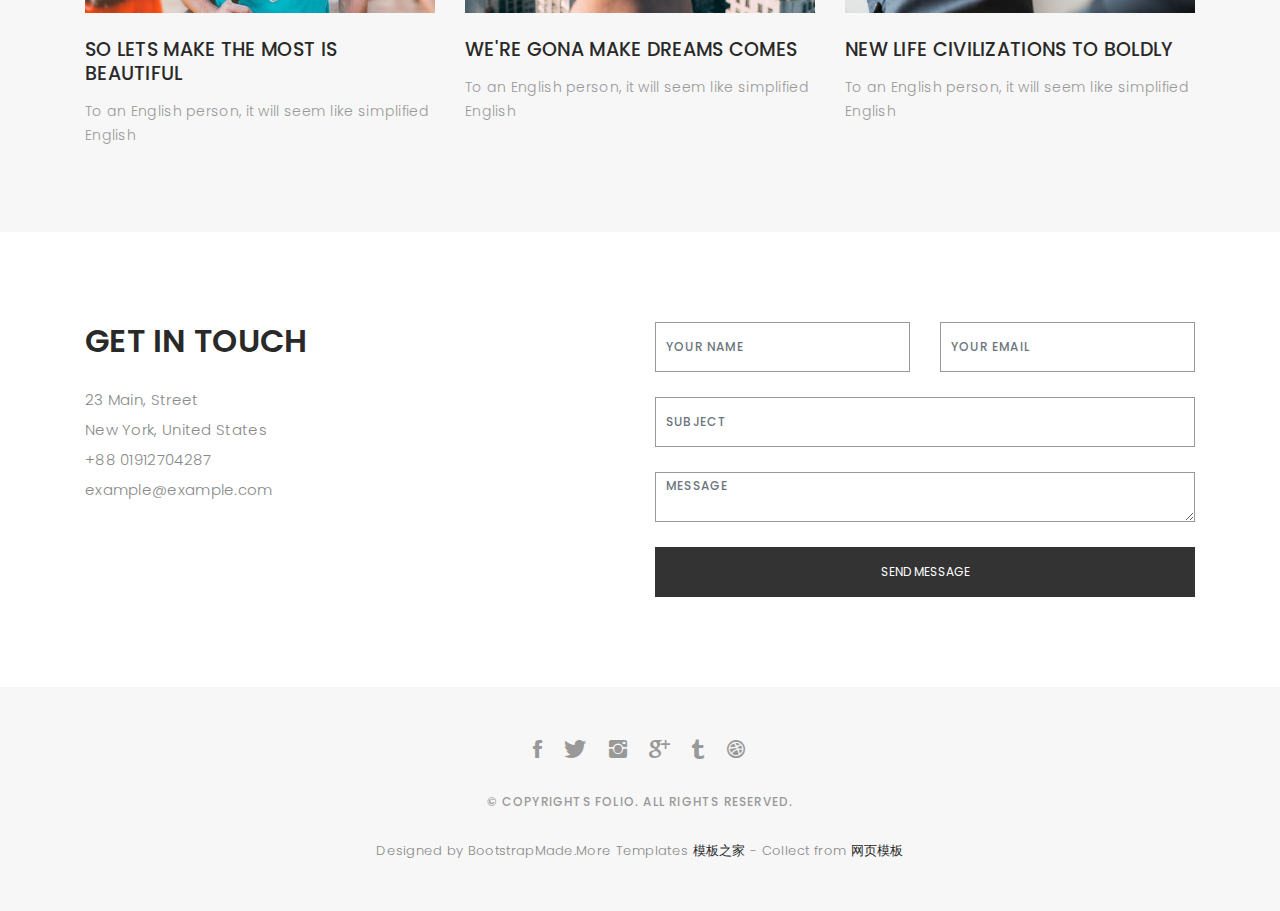
==== commit 024f9997: "更改" ====
--- a/index.html
+++ b/index.html
@@ -96,7 +96,7 @@
         <div class="col-lg-4 ">
           <div class="div-img-bg">
             <div class="about-img">
-              <img src="images/me.jpg" class="img-responsive" alt="me">
+              <img src="images/death.jpg" class="img-responsive" alt="me">
             </div>
           </div>
         </div>
@@ -207,13 +207,13 @@
           <div class="portfolio-container">
 
             <div class="col-lg-4 col-md-6 portfolio-thumbnail all branding uikits webdesign">
-              <a class="popup-img" href="images/portfolio/1.jpg">
+              <a class="popup-img" href="images/death.jpg">
                 <img src="images/portfolio/1.jpg" alt="img">
               </a>
             </div>
 
             <div class="col-lg-4 col-md-6 portfolio-thumbnail all mockups uikits photography">
-              <a class="popup-img" href="images/portfolio/2.jpg">
+              <a class="popup-img" href="images/electricity.jpg">
                 <img src="images/portfolio/2.jpg"  alt="img">
               </a>
             </div>
--- a/css/style.css
+++ b/css/style.css
@@ -232,7 +232,7 @@
 /*-----------------------------------------------------------------------------------*/
 
 #header {
-  background: url("../images/home-bg\ .jpg") repeat scroll center center / cover;
+  background: url("../images/home-bg.jpg") repeat scroll center center / cover;
   height: 100vh;
   width: 100%;
 }
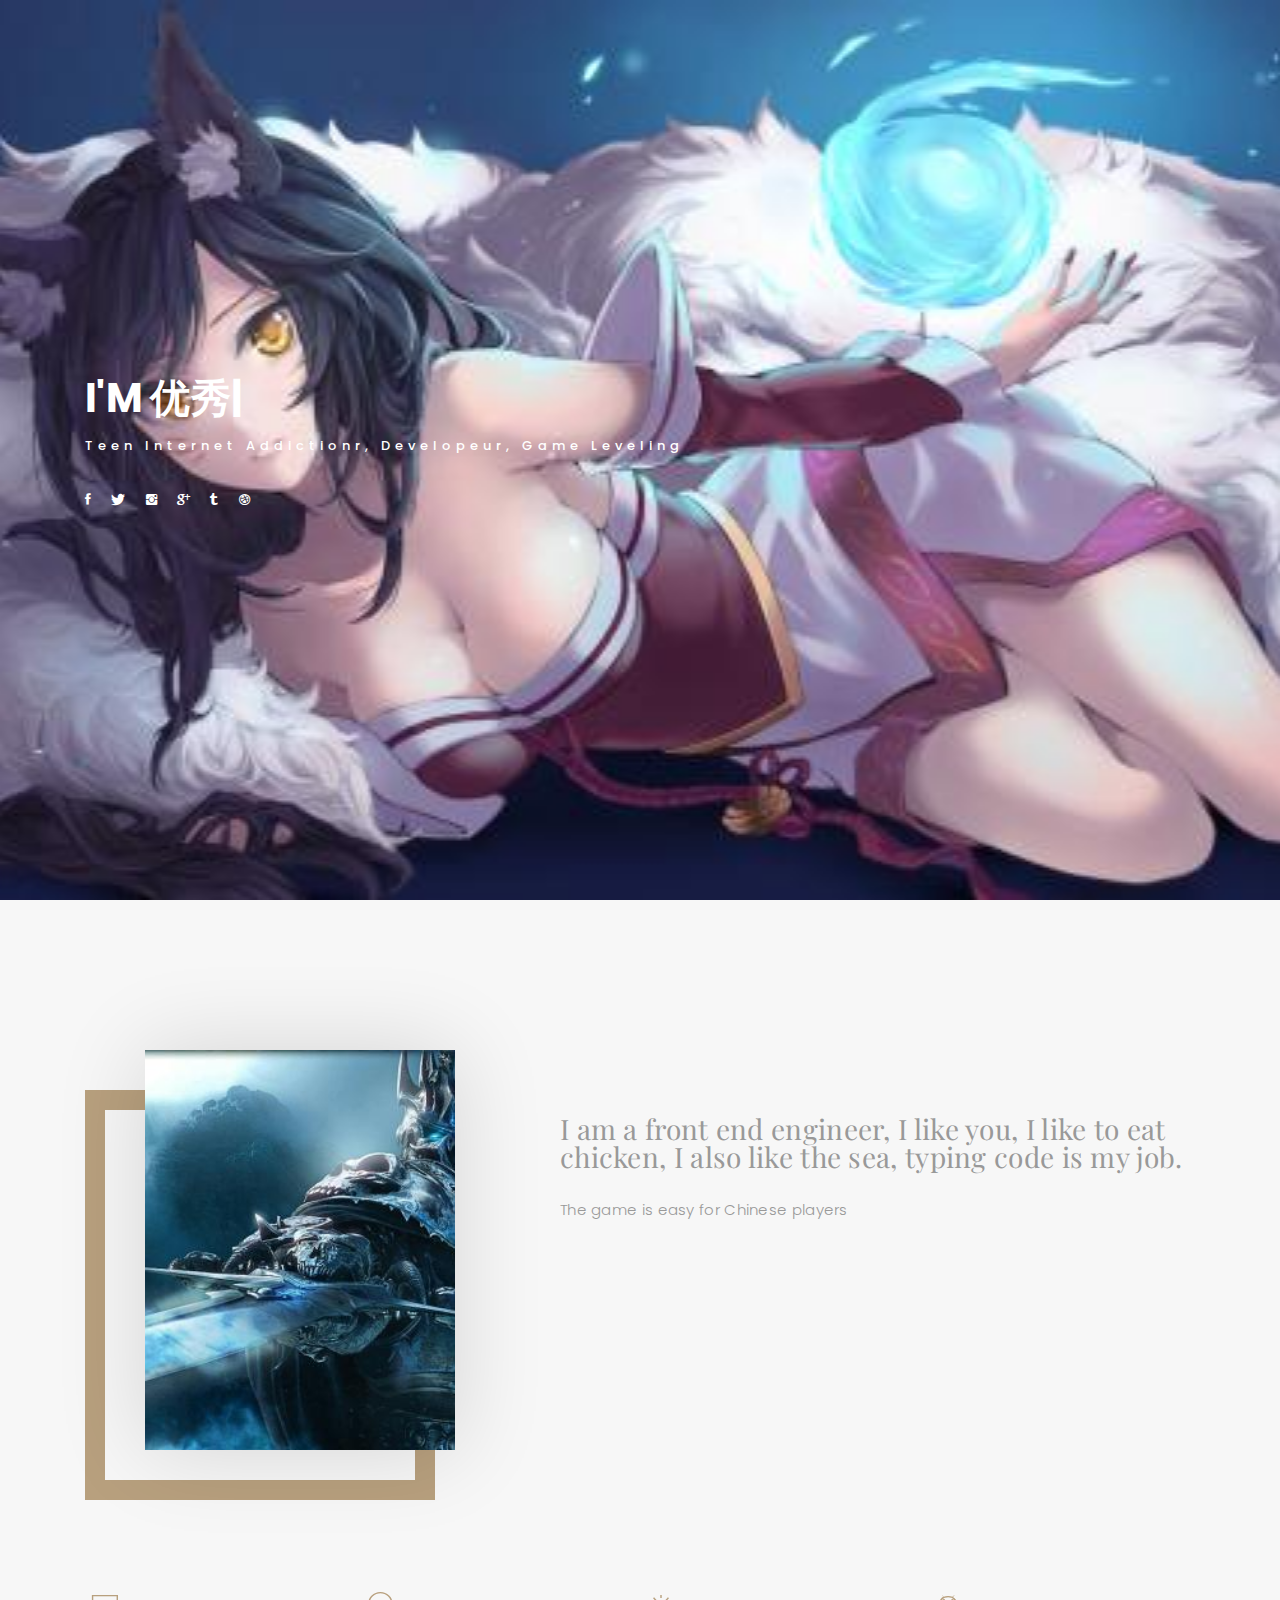
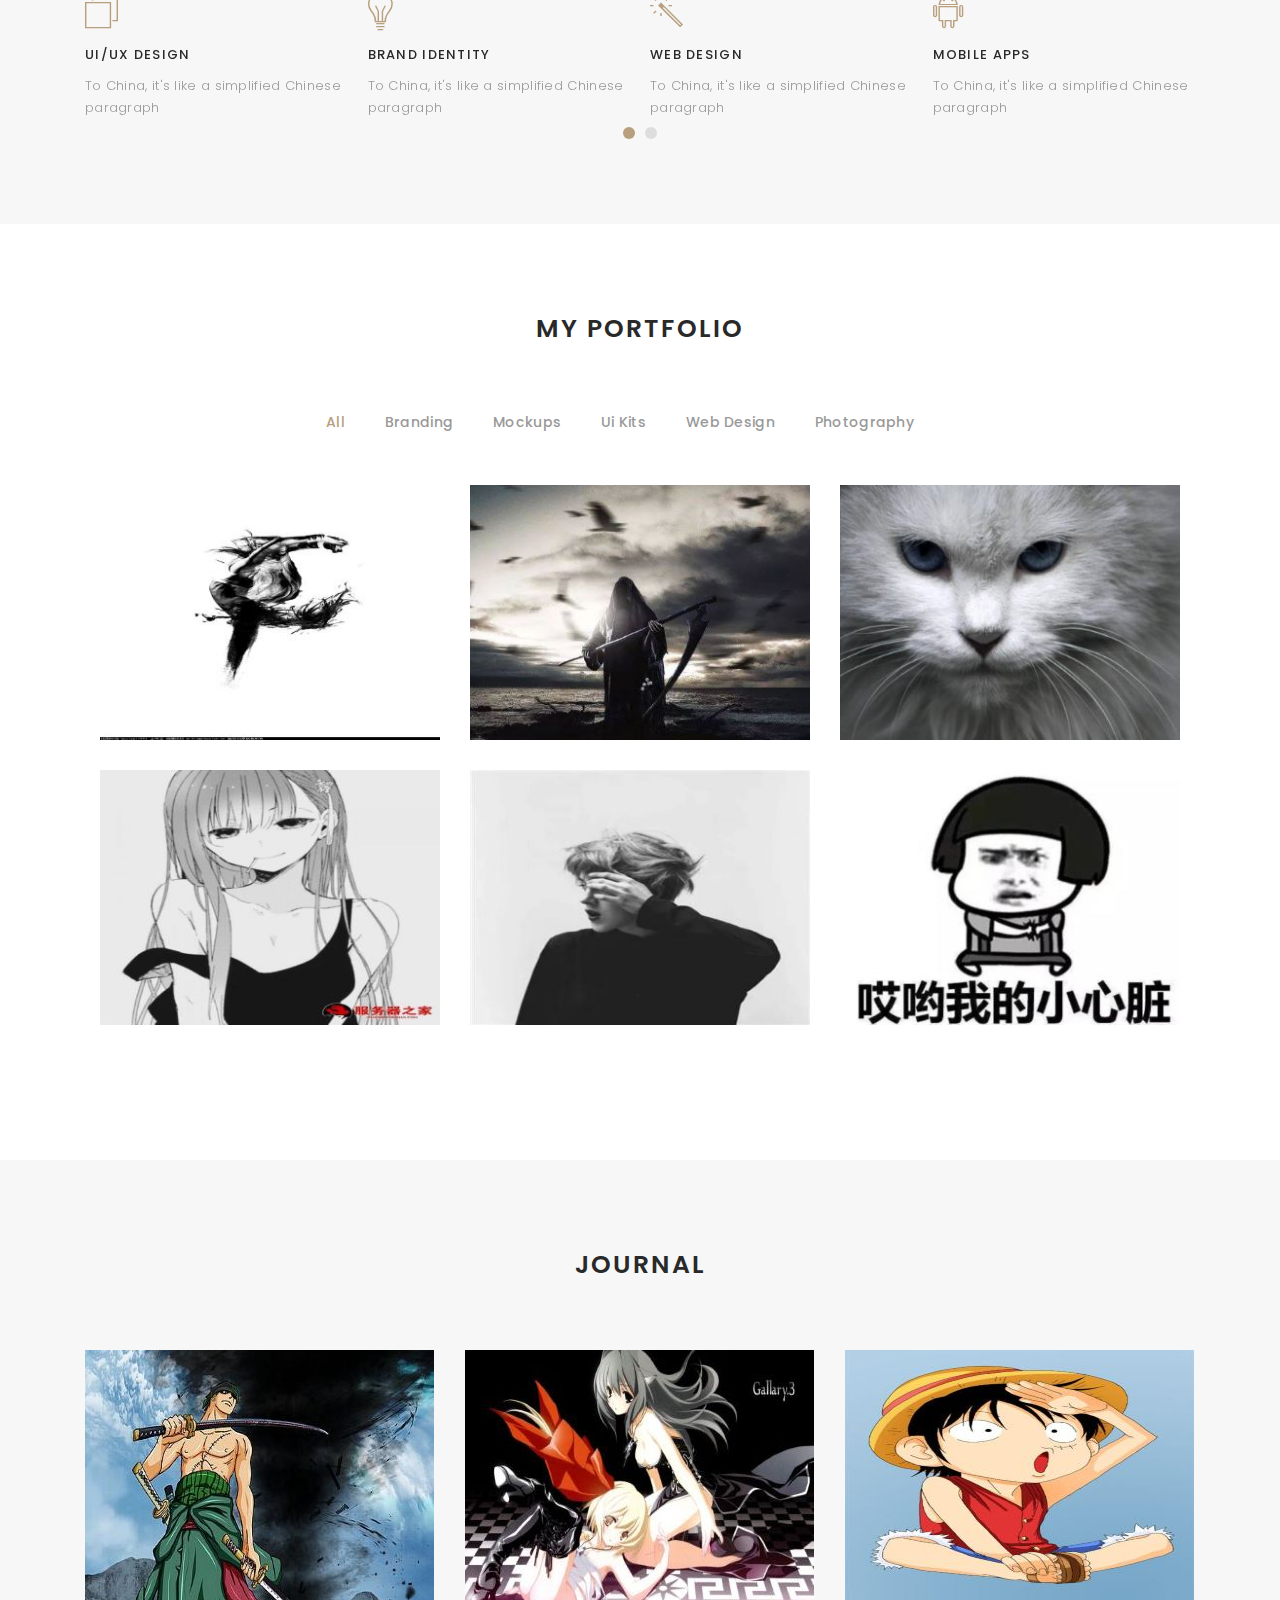
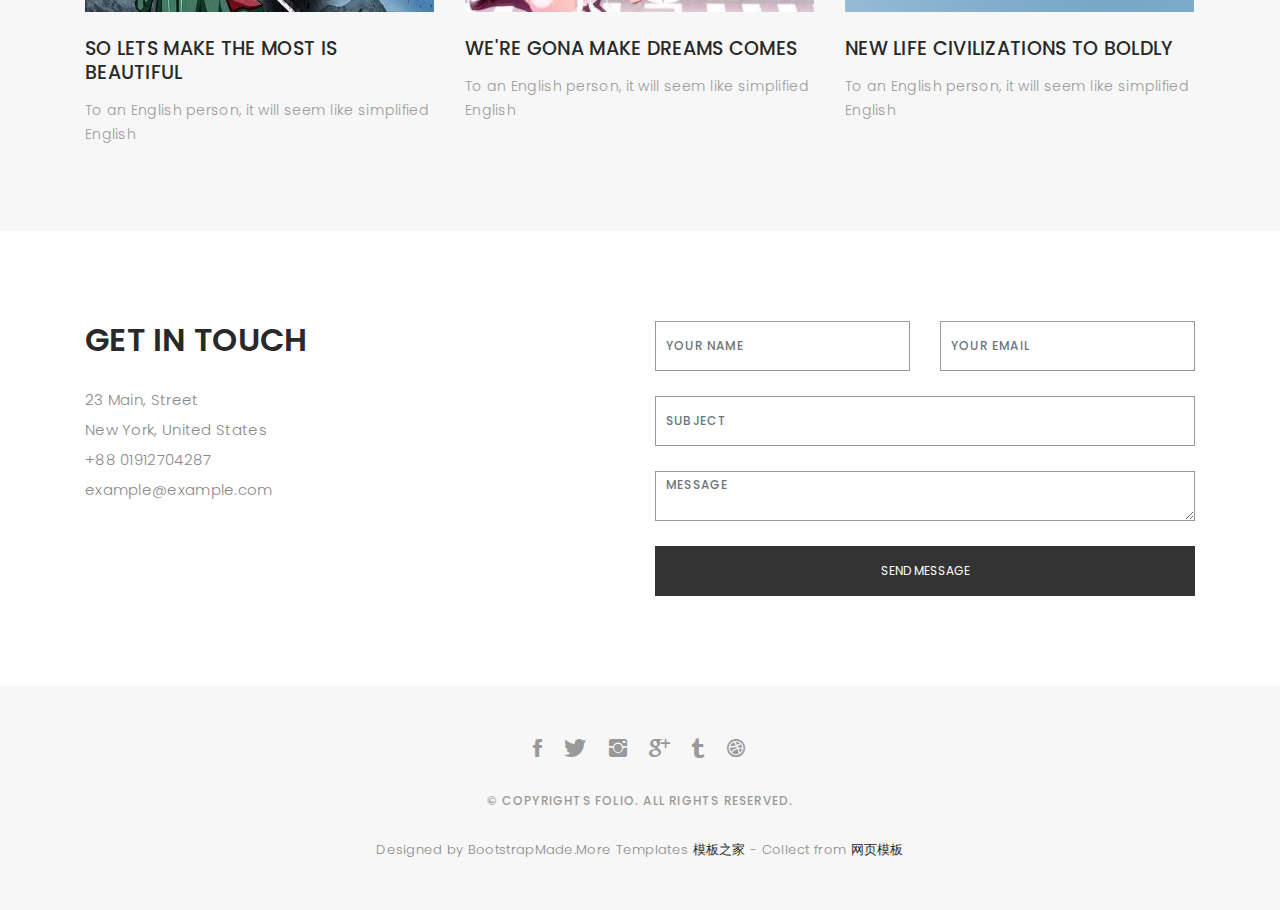
==== commit a8276e24: "修改" ====
--- a/index.html
+++ b/index.html
@@ -72,7 +72,7 @@
     <div class="container">
       <div class="header-content">
         <h1>I'm <span class="typed"></span></h1>
-        <p>designer, developeur, photographer</p>
+        <p>teen Internet addictionr, developeur, game leveling </p>
 
         <ul class="list-unstyled list-social">
           <li><a href="#"><i class="ion-social-facebook"></i></a></li>
@@ -104,8 +104,8 @@
         <div class="col-lg-7">
           <div class="about-descr">
 
-            <p class="p-heading">im a ux /ui designer austin based who loves clean, simple & unique design. i also enjoy crafting brand identities, icons, & ilustration work. </p>
-            <p class="separator">To an English person, it will seem like simplified English, as a skeptical Cambridge friend of mine told me what Occidental is. The European languages are members of the same family.English person.</p>
+            <p class="p-heading">I am a front end engineer, I like you, I like to eat chicken, I also like the sea, typing code is my job. </p>
+            <p class="separator">The game is easy for Chinese players</p>
 
           </div>
 
@@ -126,7 +126,7 @@
 
             <i class="ion-ios-browsers-outline"></i>
             <span>UI/UX DESIGN</span>
-            <p class="separator">To an English person, it will seem like simplified English,told me what </p>
+            <p class="separator">To China, it's like a simplified Chinese paragraph</p>
 
           </div>
 
@@ -134,7 +134,7 @@
 
             <i class="ion-ios-lightbulb-outline"></i>
             <span>BRAND IDENTITY</span>
-            <p class="separator">To an English person, it will seem like simplified English,told me what </p>
+            <p class="separator">To China, it's like a simplified Chinese paragraph</p>
 
           </div>
 
@@ -142,7 +142,7 @@
 
             <i class="ion-ios-color-wand-outline"></i>
             <span>WEB DESIGN</span>
-            <p class="separator">To an English person, it will seem like simplified English,told me what </p>
+            <p class="separator">To China, it's like a simplified Chinese paragraph</p>
 
           </div>
 
@@ -150,7 +150,7 @@
 
             <i class="ion-social-android-outline"></i>
             <span>MOBILE APPS</span>
-            <p class="separator">To an English person, it will seem like simplified English,told me what </p>
+            <p class="separator">To China, it's like a simplified Chinese paragraph </p>
 
           </div>
 
@@ -158,7 +158,7 @@
 
             <i class="ion-ios-analytics-outline"></i>
             <span>Analytics</span>
-            <p class="separator">To an English person, it will seem like simplified English,told me what </p>
+            <p class="separator">To China, it's like a simplified Chinese paragraph </p>
 
           </div>
 
@@ -166,7 +166,7 @@
 
             <i class="ion-ios-camera-outline"></i>
             <span>PHOTOGRAPHY</span>
-            <p class="separator">To an English person, it will seem like simplified English,told me what </p>
+            <p class="separator">To China, it's like a simplified Chinese paragraph </p>
 
           </div>
 
@@ -208,37 +208,37 @@
 
             <div class="col-lg-4 col-md-6 portfolio-thumbnail all branding uikits webdesign">
               <a class="popup-img" href="images/death.jpg">
-                <img src="images/portfolio/1.jpg" alt="img">
+                <img src="images/white.jpg" alt="img">
               </a>
             </div>
 
             <div class="col-lg-4 col-md-6 portfolio-thumbnail all mockups uikits photography">
-              <a class="popup-img" href="images/electricity.jpg">
-                <img src="images/portfolio/2.jpg"  alt="img">
+              <a class="popup-img" href="images/sishen.jpg">
+                <img src="images/sishen.jpg"  alt="img">
               </a>
             </div>
 
             <div class="col-lg-4 col-md-6 portfolio-thumbnail all branding webdesig photographyn">
               <a class="popup-img" href="images/portfolio/3.jpg">
-                <img src="images/portfolio/3.jpg" alt="img">
+                <img src="images/car.jpg" alt="img">
               </a>
             </div>
 
             <div class="col-lg-4 col-md-6 portfolio-thumbnail all mockups webdesign photography">
               <a class="popup-img" href="images/portfolio/4.jpg">
-                <img src="images/portfolio/4.jpg" alt="img">
+                <img src="images/nv.jpg" alt="img">
               </a>
             </div>
 
             <div class="col-lg-4 col-md-6 portfolio-thumbnail all branding uikits photography">
               <a class="popup-img" href="images/portfolio/5.jpg">
-                <img src="images/portfolio/5.jpg" alt="img">
+                <img src="images/fucheng.jpg" alt="img">
               </a>
             </div>
 
             <div class="col-lg-4 col-md-6 portfolio-thumbnail all mockups uikits webdesign">
               <a class="popup-img" href="images/portfolio/6.jpg">
-                <img src="images/portfolio/6.jpg" alt="img">
+                <img src="images/bqb.jpg" alt="img">
               </a>
             </div>
 
@@ -267,7 +267,7 @@
           <div class="col-lg-4 col-md-6">
             <div class="journal-info">
 
-              <a href="blog-single.html"><img src="images/blog-post-1.jpg" class="img-responsive" alt="img"></a>
+              <a href="blog-single.html"><img src="images/hzw.jpg" class="img-responsive" alt="img"></a>
 
               <div class="journal-txt">
 
@@ -283,7 +283,7 @@
           <div class="col-lg-4 col-md-6">
             <div class="journal-info">
 
-              <a href="blog-single.html"><img src="images/blog-post-2.jpg" class="img-responsive" alt="img"></a>
+              <a href="blog-single.html"><img src="images/nvl.jpg" class="img-responsive" alt="img"></a>
 
               <div class="journal-txt">
 
@@ -299,7 +299,7 @@
           <div class="col-lg-4 col-md-6">
             <div class="journal-info">
 
-              <a href="blog-single.html"><img src="images/blog-post-3.jpg" class="img-responsive" alt="img"></a>
+              <a href="blog-single.html"><img src="images/lf.jpg" class="img-responsive" alt="img"></a>
 
               <div class="journal-txt">
 
--- a/css/style.css
+++ b/css/style.css
@@ -232,7 +232,7 @@
 /*-----------------------------------------------------------------------------------*/
 
 #header {
-  background: url("../images/home-bg.jpg") repeat scroll center center / cover;
+  background: url("../images/nvtext.jpg") repeat scroll center center / cover;
   height: 100vh;
   width: 100%;
 }
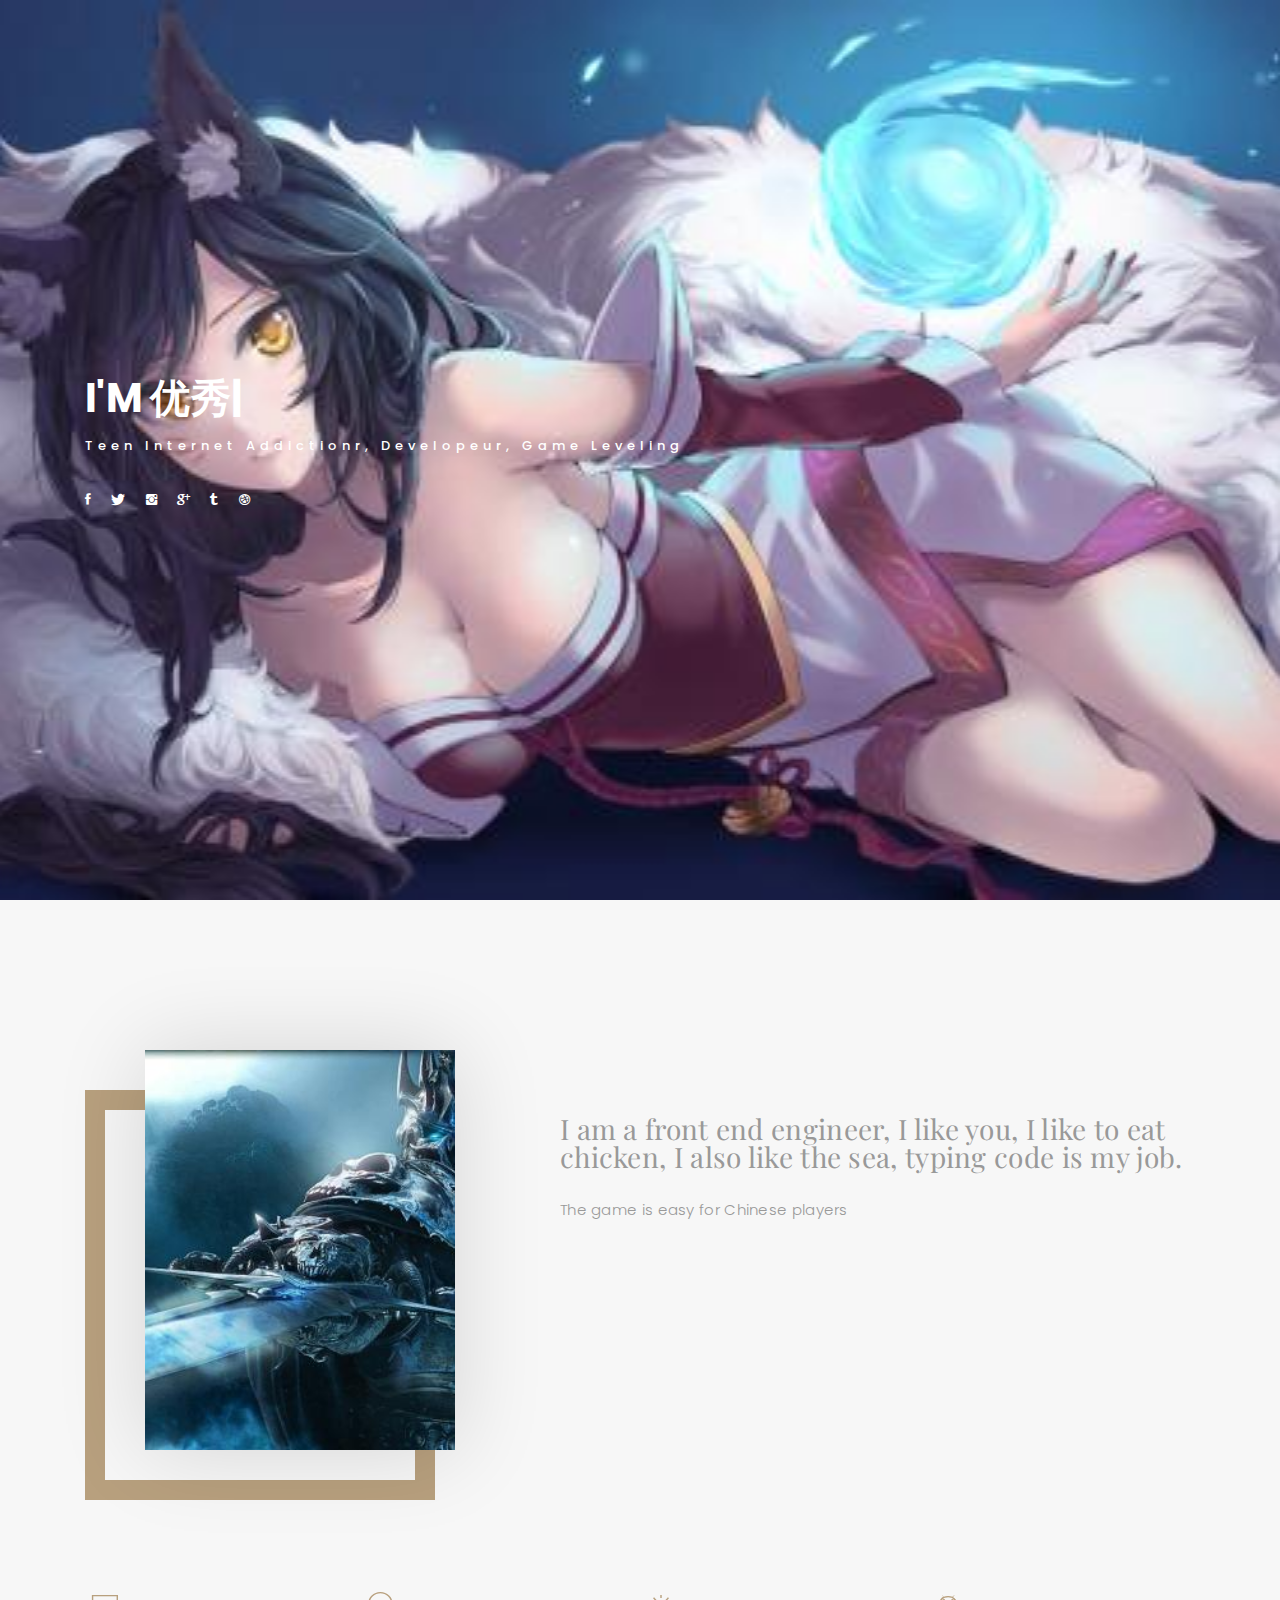
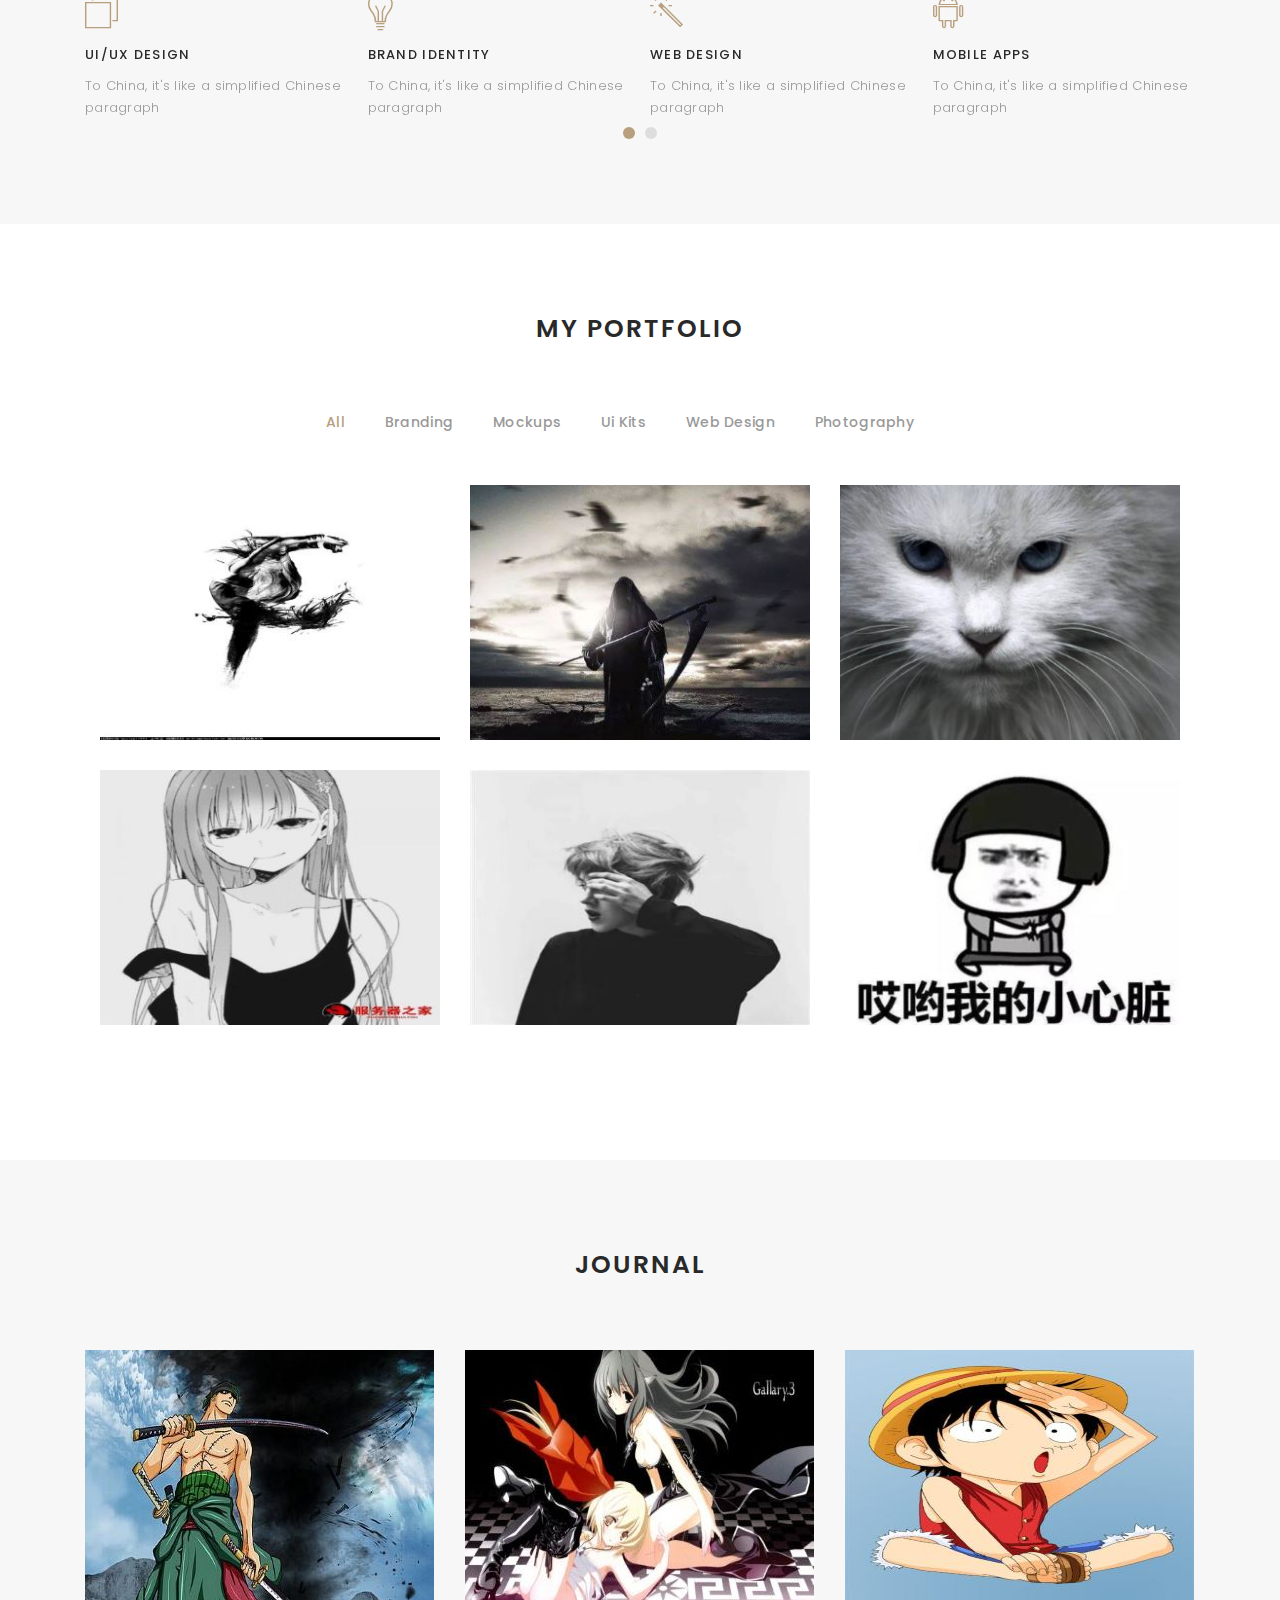
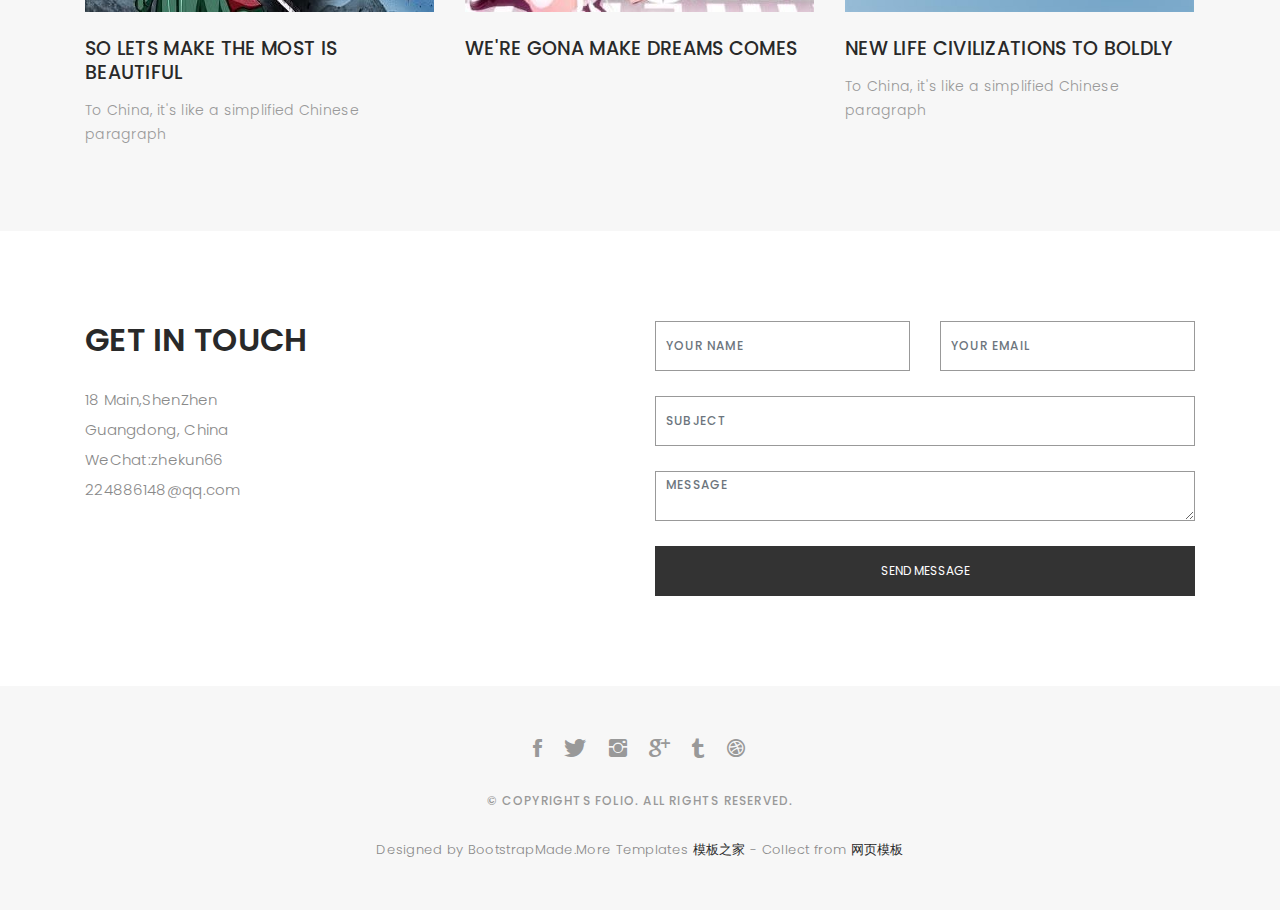
==== commit 0716751c: "修改" ====
--- a/index.html
+++ b/index.html
@@ -272,7 +272,7 @@
               <div class="journal-txt">
 
                 <h4><a href="blog-single.html">SO LETS MAKE THE MOST IS BEAUTIFUL</a></h4>
-                <p class="separator">To an English person, it will seem like simplified English
+                <p class="separator">To China, it's like a simplified Chinese paragraph
                 </p>
 
               </div>
@@ -288,7 +288,7 @@
               <div class="journal-txt">
 
                 <h4><a href="#blog-single.html">WE'RE GONA MAKE DREAMS COMES</a></h4>
-                <p class="separator">To an English person, it will seem like simplified English
+                <p class="separator">
                 </p>
 
               </div>
@@ -304,7 +304,7 @@
               <div class="journal-txt">
 
                 <h4><a href="blog-single.html">NEW LIFE CIVILIZATIONS TO BOLDLY</a></h4>
-                <p class="separator">To an English person, it will seem like simplified English
+                <p class="separator">To China, it's like a simplified Chinese paragraph
                 </p>
 
               </div>
@@ -332,10 +332,10 @@
               <h2 class="mb-30">GET IN TOUCH</h2>
 
               <ul class="contact-details">
-                <li><span>23 Main, Street</span></li>
-                <li><span>New York, United States</span></li>
-                <li><span>+88 01912704287</span></li>
-                <li><span>example@example.com</span></li>
+                <li><span>18 Main,ShenZhen</span></li>
+                <li><span>Guangdong, China</span></li>
+                <li><span>WeChat:zhekun66</span></li>
+                <li><span>224886148@qq.com</span></li>
               </ul>
 
             </div>
